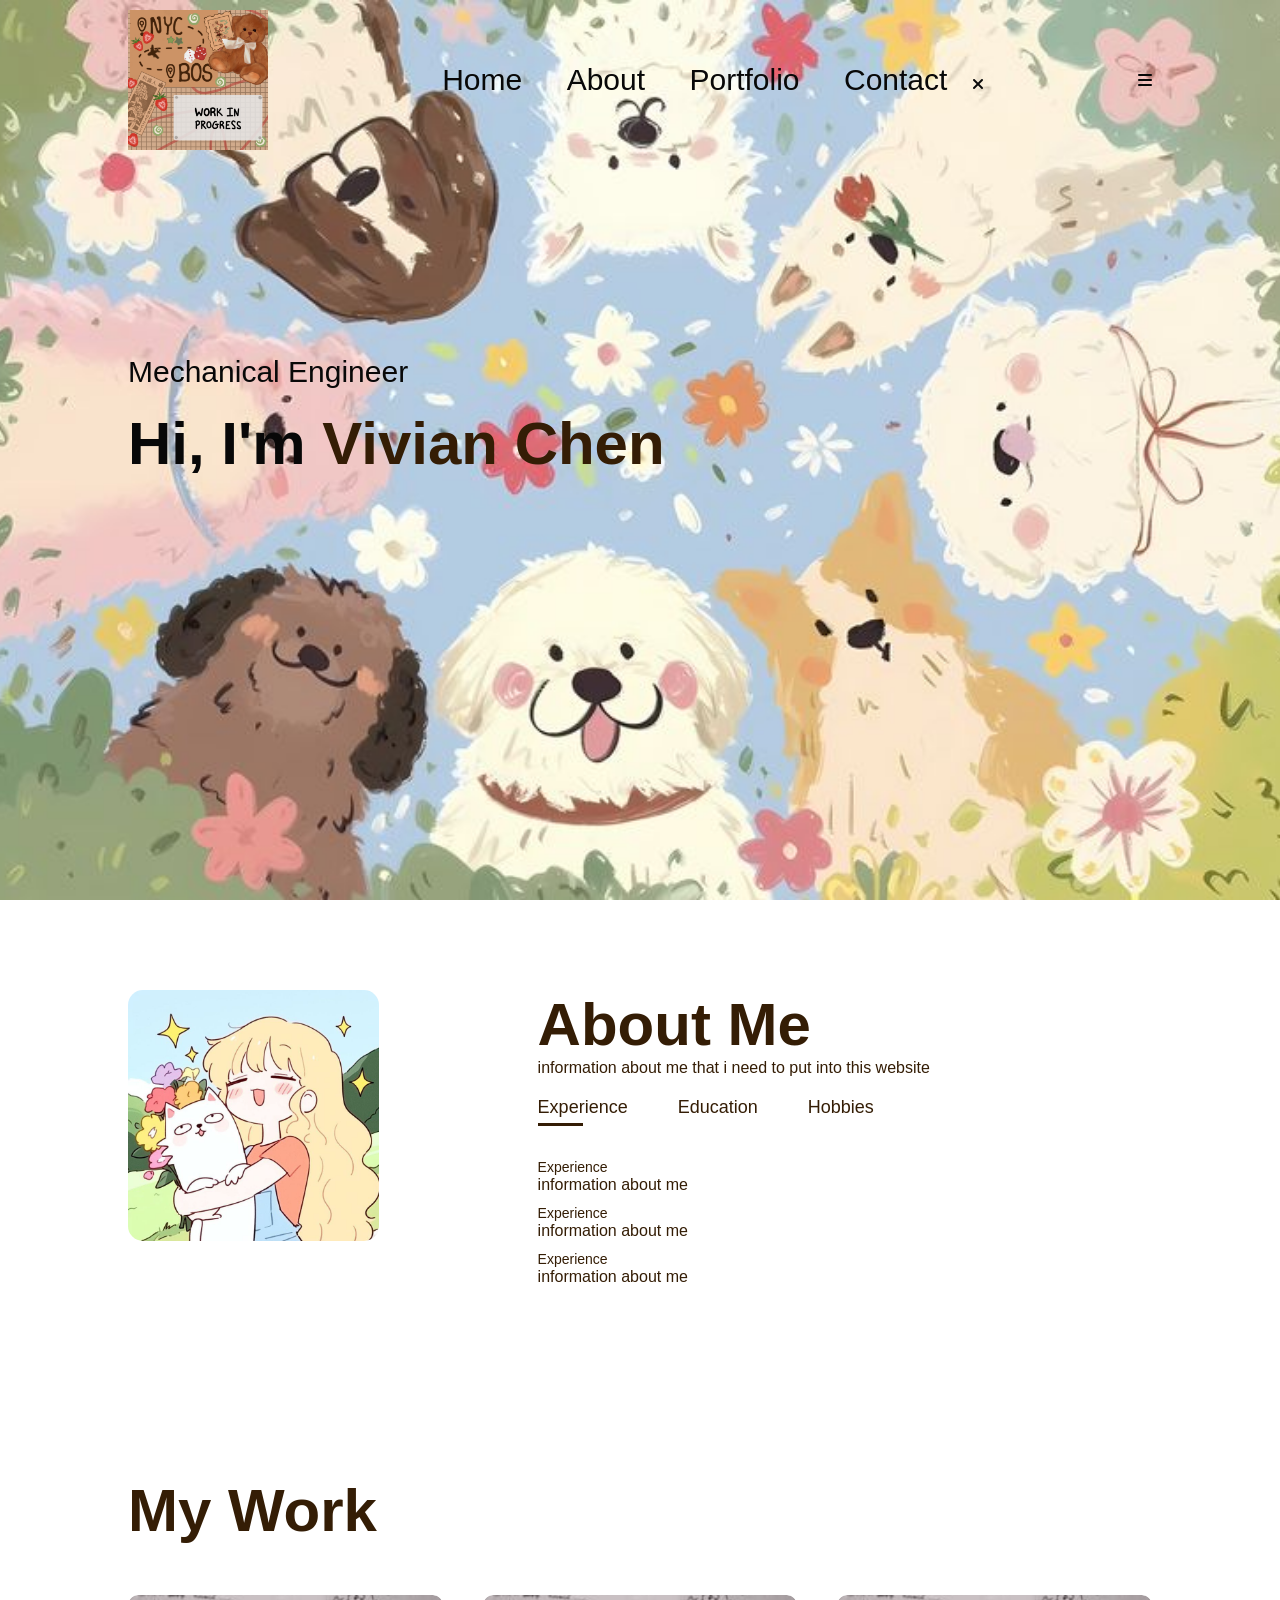
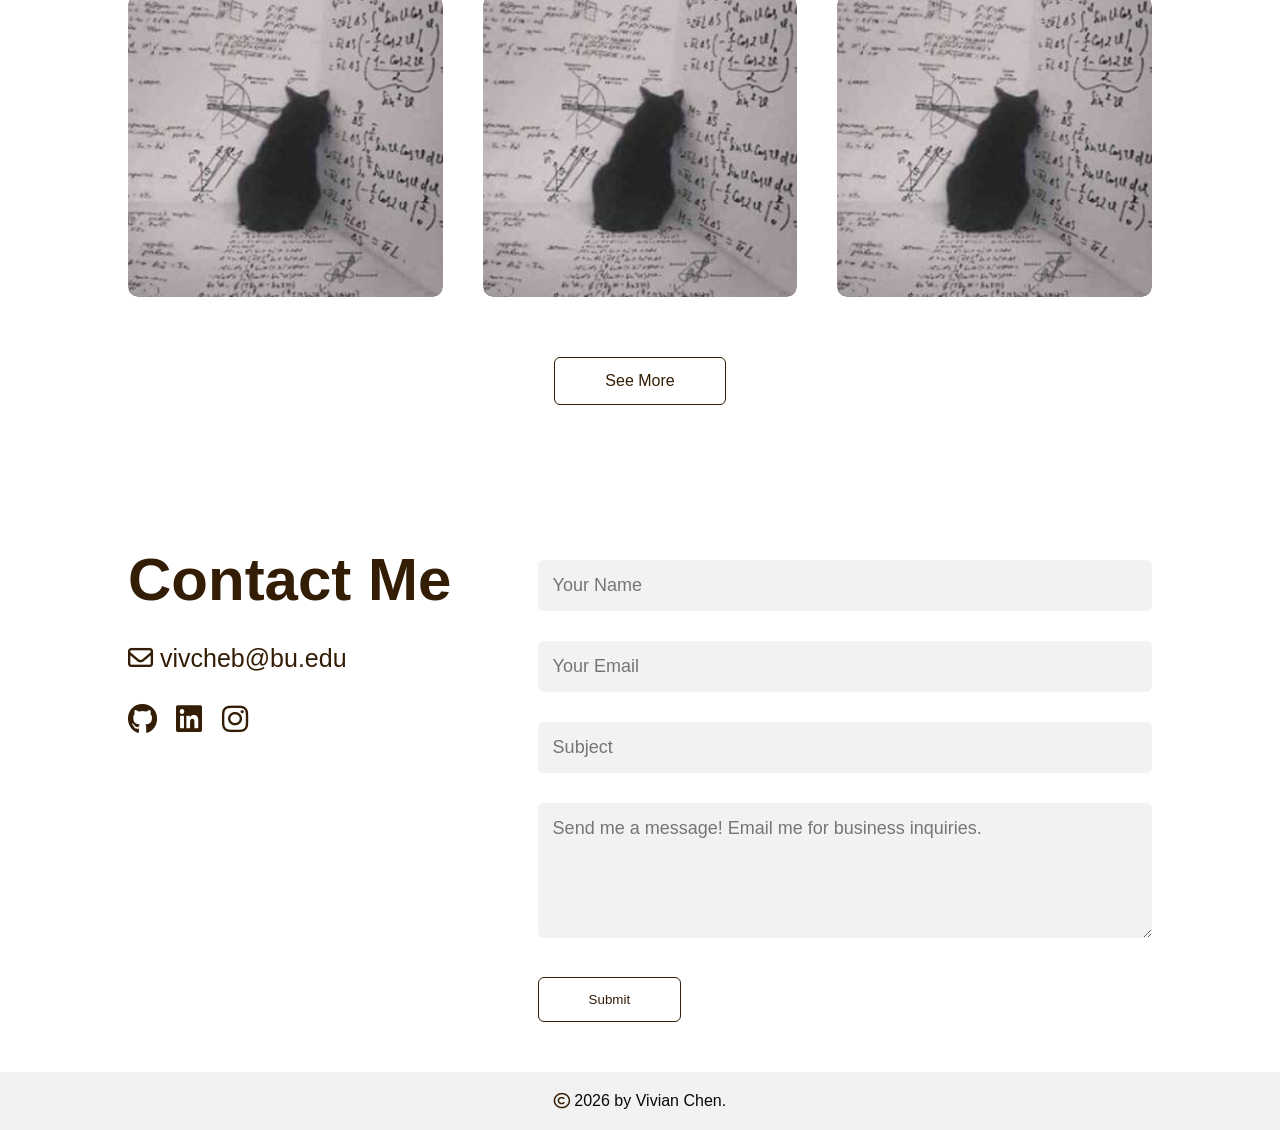
==== index.html @ 6212af37 "Update index.html" ====
<!DOCTYPE html>
<html lang="en">
<head>
    <meta charset="UTF-8">
    <meta http-equiv="X-UA-Compatible" content=" IE-edge">
    <meta name="viewport" content="width=device-width, initial-scale=1.0">
    <title>Vivian's Portfolio Website</title>
    <link rel="stylesheet" href= "style.css">
    <link rel="stylesheet" href="https://cdnjs.cloudflare.com/ajax/libs/font-awesome/6.4.0/css/all.min.css">
</head>
<body>
<div id="header">
    <div class="container">
        <nav>
            <img src="images/logo.png" class="logo">
            <ul id="sidemenu">
                <li> <a href="#header">Home</a></li>
                <li> <a href="#about">About</a></li>
                <li> <a href="#portfolio">Portfolio</a></li>
                <li> <a href="#contact">Contact</a></li>
                <i class="fa-solid fa-times" onclick="closemenu()"></i>
            </ul>
            <i class="fa-solid fa-bars" onclick="openmenu()"></i>
        </nav>
        <div class="header-text">
            <p>Mechanical Engineer</p>
            <h1>Hi, I'm <span>Vivian Chen</span></h1>
        </div>
    </div>
</div>
<!---------------about--------------->
<div id="about">
    <div class="container">
        <div class="row">
            <div class="about-col-1">
                <img src="images/self.jpg">
            </div>
            <div class="about-col-2">
                <h1 class="sub-title">About Me</h1>
                <p> information about me that i need to put into this website

                </p>
            <div class="tab-titles">
                <p class="tab-links active-link" onclick="opentab('experience')">Experience</p>
                <p class="tab-links" onclick="opentab('education')">Education</p>
                <p class="tab-links" onclick="opentab('hobbies')">Hobbies</p>
            </div>
            <div class="tab-contents active-tab" id="experience">
                <ul>    
                    <li><span>Experience</span><br>information about me</li>
                    <li><span>Experience</span><br>information about me</li>
                    <li><span>Experience</span><br>information about me</li>
                </ul>
            </div>
            <div class="tab-contents" id="education">
                <ul>    
                    <li><span>Education</span><br>information about me</li>
                    <li><span>Education</span><br>information about me</li>
                    <li><span>Education</span><br>information about me</li>
                </ul>
            </div>
            <div class="tab-contents" id="hobbies">
                <ul>    
                    <li><span>Hobbies</span><br>information about me</li>
                    <li><span>Hobbies</span><br>information about me</li>
                    <li><span>Hobbies</span><br>information about me</li>
                </ul>
            </div>
            </div>
        </div>
    </div>
</div>
<!---------------portfolio--------------->
<div id="portfolio">
    <div class="container">
        <h1 class="sub-title">My Work</h1>
        <div class="work-list">
            <div class="work">
                <img src="images/work1.png">
                <div class="layer"> 
                    <h2>Project 1</h2>
                    <p>description of project 1</p>
                </div>
            </div>
            <div class="work">
                <img src="images/work1.png">
                <div class="layer"> 
                    <h2>Project 2</h2>
                    <p>description of project 2</p>
                </div>
            </div>
            <div class="work">
                <img src="images/work1.png">
                <div class="layer"> 
                    <h2>Project 3</h2>
                    <p>description of project 3</p>
                </div>
            </div>
            </div>
        </div>
        <a href="#"class="btn">See More</a>    
    </div>
</div>
<!---------------contact--------------->
<div id="contact">
    <div class="container">
        <div class="row">
            <div class="contact-left">
                <h1 class="sub-title">Contact Me</h1>
                <p><i class="fa-regular fa-envelope"></i> vivcheb@bu.edu</p>
                <div class="social-icon">
                    <a href="https://github.com/vivcheb"><i class="fa-brands fa-github"></i></a>
                    <a href="https://www.linkedin.com/in/vivian-chen-50b2661b5/" target="_blank"><i class="fa-brands fa-linkedin"></i></a>
                    <a href="https://www.instagram.com/vivi.onii/" target="_blank"><i class="fa-brands fa-instagram"></i></a>
                </div>
            </div>
            <div class="contact-right">
                <form name="personal website contact form" >
                    <input type="text" name="Name" placeholder="Your Name" required>
                    <input type="email" name="Email" placeholder="Your Email" required>
                    <input type="text" name="Subject" placeholder="Subject" required>
                    <textarea name="Message" rows="5" placeholder="Send me a message! Email me for business inquiries." required></textarea>
                    <button type="submit">Submit</button>
                </form>  
            </div>
        </div>
    </div>
    <div class="copyright">
        <p> <i class="fa-regular fa-copyright"></i> 2026 by Vivian Chen.</p>
    </div>
</div>

<script>
    var tablinks = document.getElementsByClassName("tab-links");
    var tabcontents = document.getElementsByClassName("tab-contents");
   
    function opentab(tabname){
        for(tablink of tablinks){
            tablink.classList.remove("active-link");
        }
        for(tabcontent of tabcontents){
            tabcontent.classList.remove("active-tab");
        }
        event.currentTarget.classList.add("active-link");
        document.getElementById(tabname).classList.add("active-tab");
    }
</script>

<script>

    var sidemenu = document.getElementById("sidemenu");

    function openmenu(){
        sidemenu.style.right = "0";
    }

    function closemenu(){
        sidemenu.style.right = "-200px";
    }

</script>

<script>
	const scriptURL = 'https://script.google.com/macros/s/AKfycbyGqhHrN_lOVbW8obEpaPz3LBfiCt01cOZhAOAlzVlQfiuMqOyBrIsYJ3UqMzbWNtKa7A/exec'
	const form = document.forms['personal website contact form']

	form.addEventListener('submit', e => {
		e.preventDefault()
		fetch(scriptURL, { method: 'POST', body: new FormData(form) })
			.then(response => response.json())
			.then(response => console.log('Success!', response))
			.catch(error => console.error('Error!', error.message))
	})
</script>
</body>
</html>
---- style.css ----
*{
    margin: 0;
    padding: 0;
    font-family: Arial, Helvetica, sans-serif;
    box-sizing: border-box;
}
html{
    scroll-behavior: smooth;
}
body{
    background: #fff; /*bg color of the website*/
    color: #080808; /*color of the font*/
}

#header{
    width: 100%;
    height: 100vh;
    background-image: url(images/bgimg.jpg);
    background-size: cover;
    background-position: center;
    background-attachment: fixed;
}
 .container{
    padding: 10px 10%;
}

nav{
    display: flex; 
    align-items: center;
    justify-content: space-between;
    flex-wrap: wrap;
}
 .logo{
    width: 140px;
 }
 nav ul li{
    display: inline-block;
    list-style: none;
    margin: 10px 20px;
 }
  nav ul li a{
    color: #080808;
    text-decoration: none;
    font-size: 30px;
    position: relative;
  }
  nav ul li a::after{
    content: ''; /*not sure if i like the underline*/
    width: 0;
    height: 3px;
    background: #341d05;
    position: absolute;
    left: 0;
    bottom: -6px;
    transition: 0.5s;
  }
nav ul li a:hover:after{
    width: 100%;
}
.header-text{
    margin-top: 20%;
    font-size: 30px;
}
.header-text h1{
    font-size: 60px;
    margin-top: 20px;
}
.header-text h1 span{
    color: #341d05;
}
/*---------------about---------------*/
#about{
    padding: 80px 0;
    color: #341d05;
}
.row{
    display: flex;
    justify-content: space-between;
    flex-wrap: wrap;
}

.about-col-1{
    flex-basis: 35%;
}
.about-col-1 img{
    width: 70%;
    border-radius: 15px;
}
.about-col-2{
    flex-basis: 60%;
}

.sub-title {
    font-size: 60px;
    font-weight: 600;
    color: #341d05;
}

.tab-titles {
    display: flex;
    margin: 20px 0 40px;
}
.tab-links{
    margin-right: 50px;
    font-size: 18px;
    font-weight: 500;
    cursor: pointer;
    position: relative;
}
.tab-links::after {
    content: '';
    width: 0;
    height: 3px;
    background: #341d05;
    position: absolute;
    left: 0;
    bottom: -8px;
    transition: 0.5s;
}

.tab-links.active-link::after{
    width: 50%;
}

.tab-contents ul li{
    list-style: none;
    margin: 10px 0;
}
.tab-contents ul li span{
    color: #341d05;
    font-size: 14px;
}
.tab-contents{
    display:none; 
}
.tab-contents.active-tab{
    display: block;
}
/*---------------portfolio---------------*/
#portfolio{
    padding: 80px 0;
    color: #341d05;
}
.work-list{
    display: grid;
    grid-template-columns: repeat(auto-fit, minmax(250px, 1fr));
    grid-gap: 40px;
    margin-top: 50px;
}
.work{
    border-radius: 10px;
    position: relative;
    overflow: hidden;
}
.work img{
    width: 100%;
    border-radius: 10px;
    display: block;
    transition: transform 0.5s;
}
.layer{
    width: 100%;
    height: 0;
    background: linear-gradient(rgba(255, 255, 255, 0.1), #fff);
    border-radius: 10px;
    position: absolute;
    left: 0;
    bottom: 0;
    overflow: hidden;
    display: flex;
    align-items: center;
    justify-content: center;
    flex-direction: column;
    padding: 0 40px;
    text-align: center;
    font-size: 14px;
    transition: height 0.5s;
}
.layer h3{
    font-weight: 500;
    margin-bottom:20px;
}
.layer a{
    margin-top: 20px;
    color: #fff;
    text-decoration: none;
    font-size: 18px;
    line-height:60px;
    background: #fff;
    width: 60px;
    height: 60px;
    border-radius: 50%;
    text-align: center;
}
.work:hover img{
    transform: scale(1.1);
}
.work:hover .layer{
    height: 100%;
}   
.btn{
    display: block;
    margin: 50px auto;
    width: fit-content;
    border: 1px solid #341d05;
    padding: 14px 50px;
    border-radius: 6px;
    text-decoration: none;
    color: #341d05;
}
/*---------------contact---------------*/
.contact-left{
    flex-basis: 35%;
}
.contact-right{
    flex-basis: 60%;
}
.contact-left p{
    margin-top: 30px
}
.contact-left p{
    color: #341d05;
    margin-right: 15px;
    font-size: 25px;
}
.social-icon {
    margin-top: 30px;
}
.social-icon a{
    text-decoration: none;
    font-size: 30px;
    margin-right: 15px;
    color: #341d05;
    display: inline-block;
}
.social-icons a:hover{
    color: #341d05;
    transform: translateY(-5px);
}
.btn.btn2{
    display: incline-block;
    background: #341d05;
}
.contact-right form{
    width: 100%;
}
form input, form textarea{
    width: 100%;
    border: 0;
    outline: none;
    background: #f2f2f2;
    padding: 15px;
    margin: 15px 0;
    color: #080808;
    font-size: 18px;
    border-radius: 6px;
}
form button[type="submit"]{
    display: block;
    margin: 20px 0;
    width: fit-content;
    border: 1px solid #341d05;
    padding: 14px 50px;
    border-radius: 6px;
    text-decoration: none;
    color: #341d05;
    background: transparent;
    cursor: pointer;
    transition: 0.5s;
}
form button[type="submit"]:hover{
    background: #341d05;
    color: #fff;
}
.copyright{
    width: 100%;
    text-align: center;
    padding: 20px 0;
    background: #f2f2f2;
    font-weight: 200;
    margin-top: 20px;
}
.copyright i{
    color: #341d05
}
/*---------------css small screen---------------*/
nav .fas{
    display: none;
}
@media only screen and (max-width: 600px){
    #header{
        background-image: url(images/bgimg.jpg);
    }
   .header-text{
        margin-top: 40%;
        font-size: 16px;
    }
    .header-text h1{
        font-size: 30px;
    }
    nav .fas{
        display: block;
        font-size: 25px;
    }
    nav ul{
        background-color: #f2f2f2; 
        position: fixed;
        top: 0;
        right: -200px;
        width: 200px;
        height: 100vh;
        padding-top:50px;
        padding-left:20px;
        z-index: 2;
        transition: right 0.5s;

    }
    nav ul li{
        display: block;
        margin: 25px 0;
    }
    nav ul li a{
        font-size: 20px;
    }
    nav ul .fas{
        position: absolute;
        top: 25px;
        left: 25px;
        cursor: pointer; 
    }
    .sub-title{
    font-size: 40px;
    }
    .about-col-1, .about-col-2{
        flex-basis: 100%;
    }
     .about-col-1{
        margin-bottom: 30px;
    }
    .about-col-2{
        font-size: 14px;
    }
    .tab-links{
        font-size: 16px;
        margin-right: 20px;
    }
    .contact-left, .contact-right{
        flex-basis: 100%;
    }
     .copyright{
        font-size: 14px;
    }
}
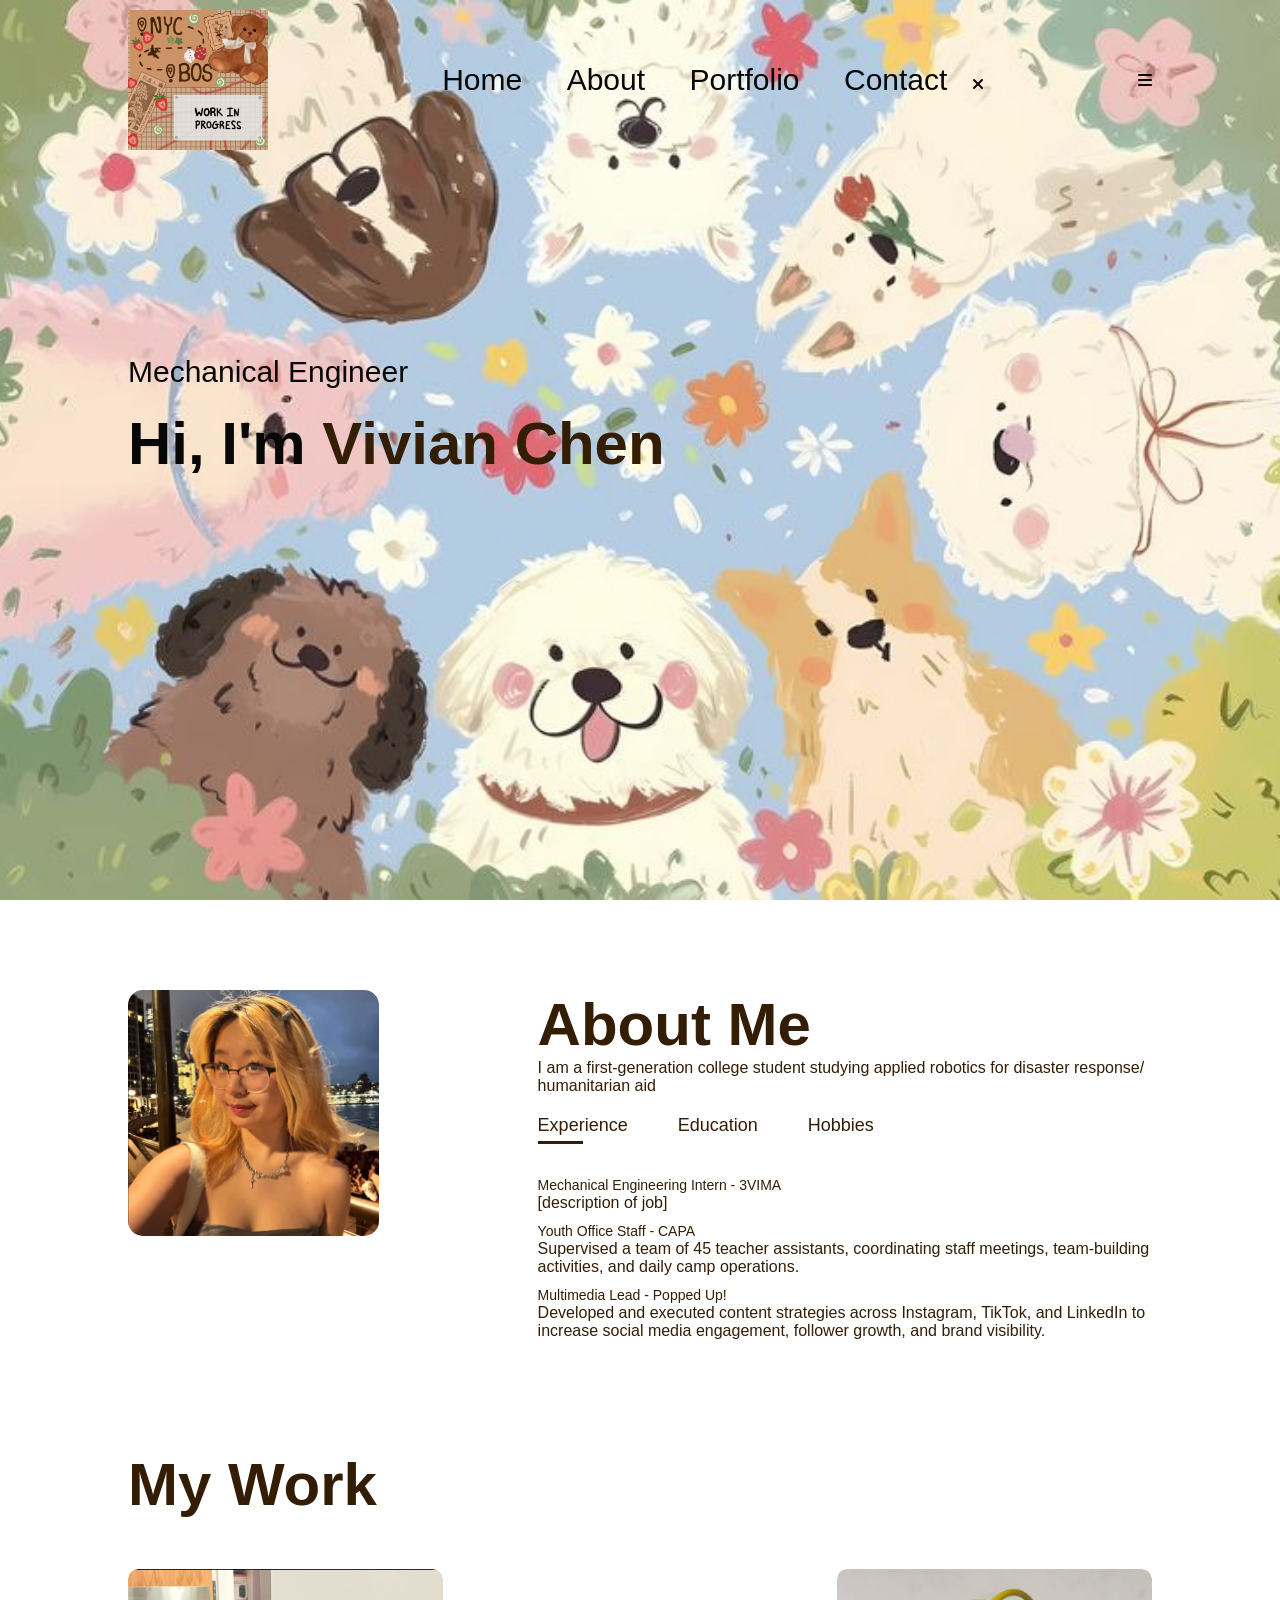
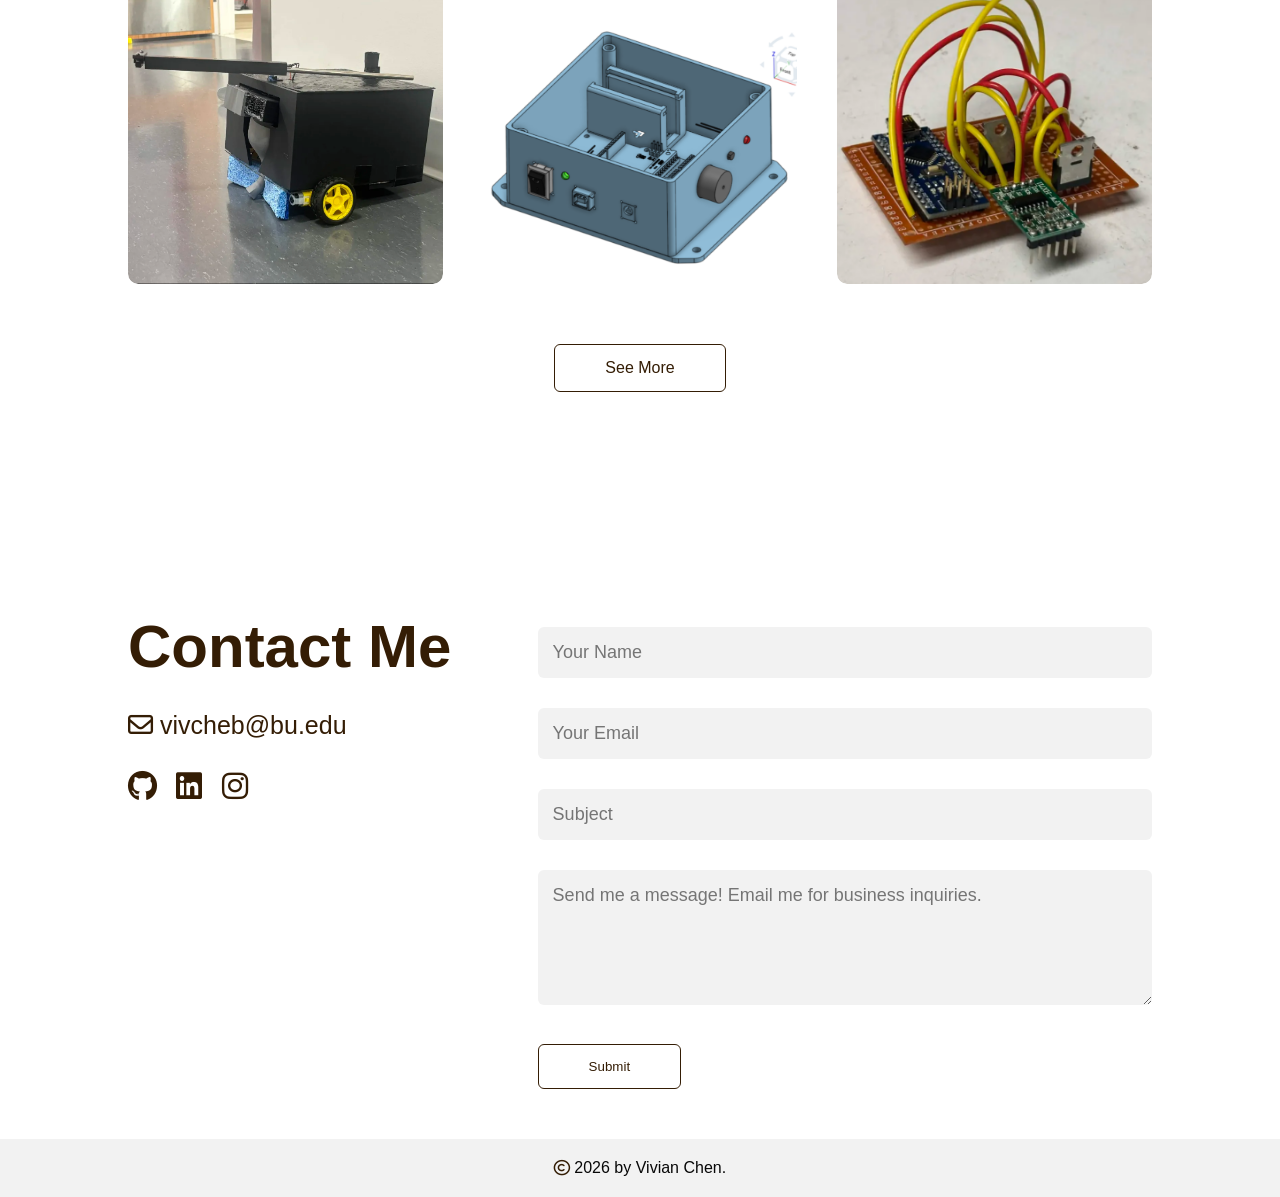
==== commit 14f7316b: "Update index.html" ====
--- a/index.html
+++ b/index.html
@@ -33,13 +33,11 @@
     <div class="container">
         <div class="row">
             <div class="about-col-1">
-                <img src="images/self.jpg">
+                <img src="images/self.png">
             </div>
             <div class="about-col-2">
                 <h1 class="sub-title">About Me</h1>
-                <p> information about me that i need to put into this website
-
-                </p>
+                <p> I am a first-generation college student studying applied robotics for disaster response/ humanitarian aid</p>
             <div class="tab-titles">
                 <p class="tab-links active-link" onclick="opentab('experience')">Experience</p>
                 <p class="tab-links" onclick="opentab('education')">Education</p>
@@ -47,25 +45,26 @@
             </div>
             <div class="tab-contents active-tab" id="experience">
                 <ul>    
-                    <li><span>Experience</span><br>information about me</li>
-                    <li><span>Experience</span><br>information about me</li>
-                    <li><span>Experience</span><br>information about me</li>
+                    <li><span>Mechanical Engineering Intern - 3VIMA</span><br>[description of job]</li>
+                    <li><span>Youth Office Staff - CAPA</span><br>Supervised a team of 45 teacher assistants, coordinating staff meetings, team-building activities, and daily camp operations.</li>
+                    <li><span>Multimedia Lead - Popped Up!</span><br>Developed and executed content strategies across Instagram, TikTok, and LinkedIn to increase social media engagement, follower growth, and brand visibility.</li>
                 </ul>
             </div>
             <div class="tab-contents" id="education">
                 <ul>    
-                    <li><span>Education</span><br>information about me</li>
-                    <li><span>Education</span><br>information about me</li>
-                    <li><span>Education</span><br>information about me</li>
+                    <li><span>Boston University & Kilachand Honors College</span><br>B.S. Mechanical Engineering and Robotics
+                        <br> Clubs and Societies: Theta Tau, WULT,</li>
+                    <li><span>Townsend Harris High School</span>
+                        <br>High School Diploma with Honors
+                        <br> Clubs and Societies: FIRST Robotics, National Honor Society, S!NG, FON, PSAL Fencing  </li>
                 </ul>
             </div>
             <div class="tab-contents" id="hobbies">
                 <ul>    
-                    <li><span>Hobbies</span><br>information about me</li>
-                    <li><span>Hobbies</span><br>information about me</li>
-                    <li><span>Hobbies</span><br>information about me</li>
+                    <li><span>Art</span><br>Graphic Design, Painting, Sketching</li>
+                    <li><span>Sports</span><br>USA Ultimate Frisbee & USA Fencing</li>
+                    <li><span>Reading</span><br> "The Dark Forest" by Cixin Liu</li>
                 </ul>
-            </div>
             </div>
         </div>
     </div>
@@ -76,24 +75,24 @@
         <h1 class="sub-title">My Work</h1>
         <div class="work-list">
             <div class="work">
-                <img src="images/work1.png">
+                <img src="images/EK210.png">
                 <div class="layer"> 
-                    <h2>Project 1</h2>
-                    <p>description of project 1</p>
+                    <h2>Deskinator</h2>
+                    <p> Built a fully autonomous robot vacuum using CAD, custom fabrication, and Arduino programming, featuring obstacle avoidance and adaptive navigation.</p>
                 </div>
             </div>
             <div class="work">
-                <img src="images/work1.png">
+                <img src="images/EK131.png">
                 <div class="layer"> 
-                    <h2>Project 2</h2>
-                    <p>description of project 2</p>
+                    <h2>Temperature Sensor</h2>
+                    <p>Developed a temperature monitoring system using Arduino, capable of measuring and displaying real-time temperature data and triggering alert systems when temperature exceeds present limits.</p>
                 </div>
             </div>
             <div class="work">
-                <img src="images/work1.png">
+                <img src="images/HIP.png">
                 <div class="layer"> 
-                    <h2>Project 3</h2>
-                    <p>description of project 3</p>
+                    <h2>Hybrid Introduction Project	</h2>
+                    <p>Developed a rocket nozzle system with an Arduino-controlled circuit using MOSFETs to trigger an EMatch and actuate a solenoid, while capturing real-time load cell data.</p>
                 </div>
             </div>
             </div>
@@ -174,3 +173,4 @@
 </script>
 </body>
 </html>
+  
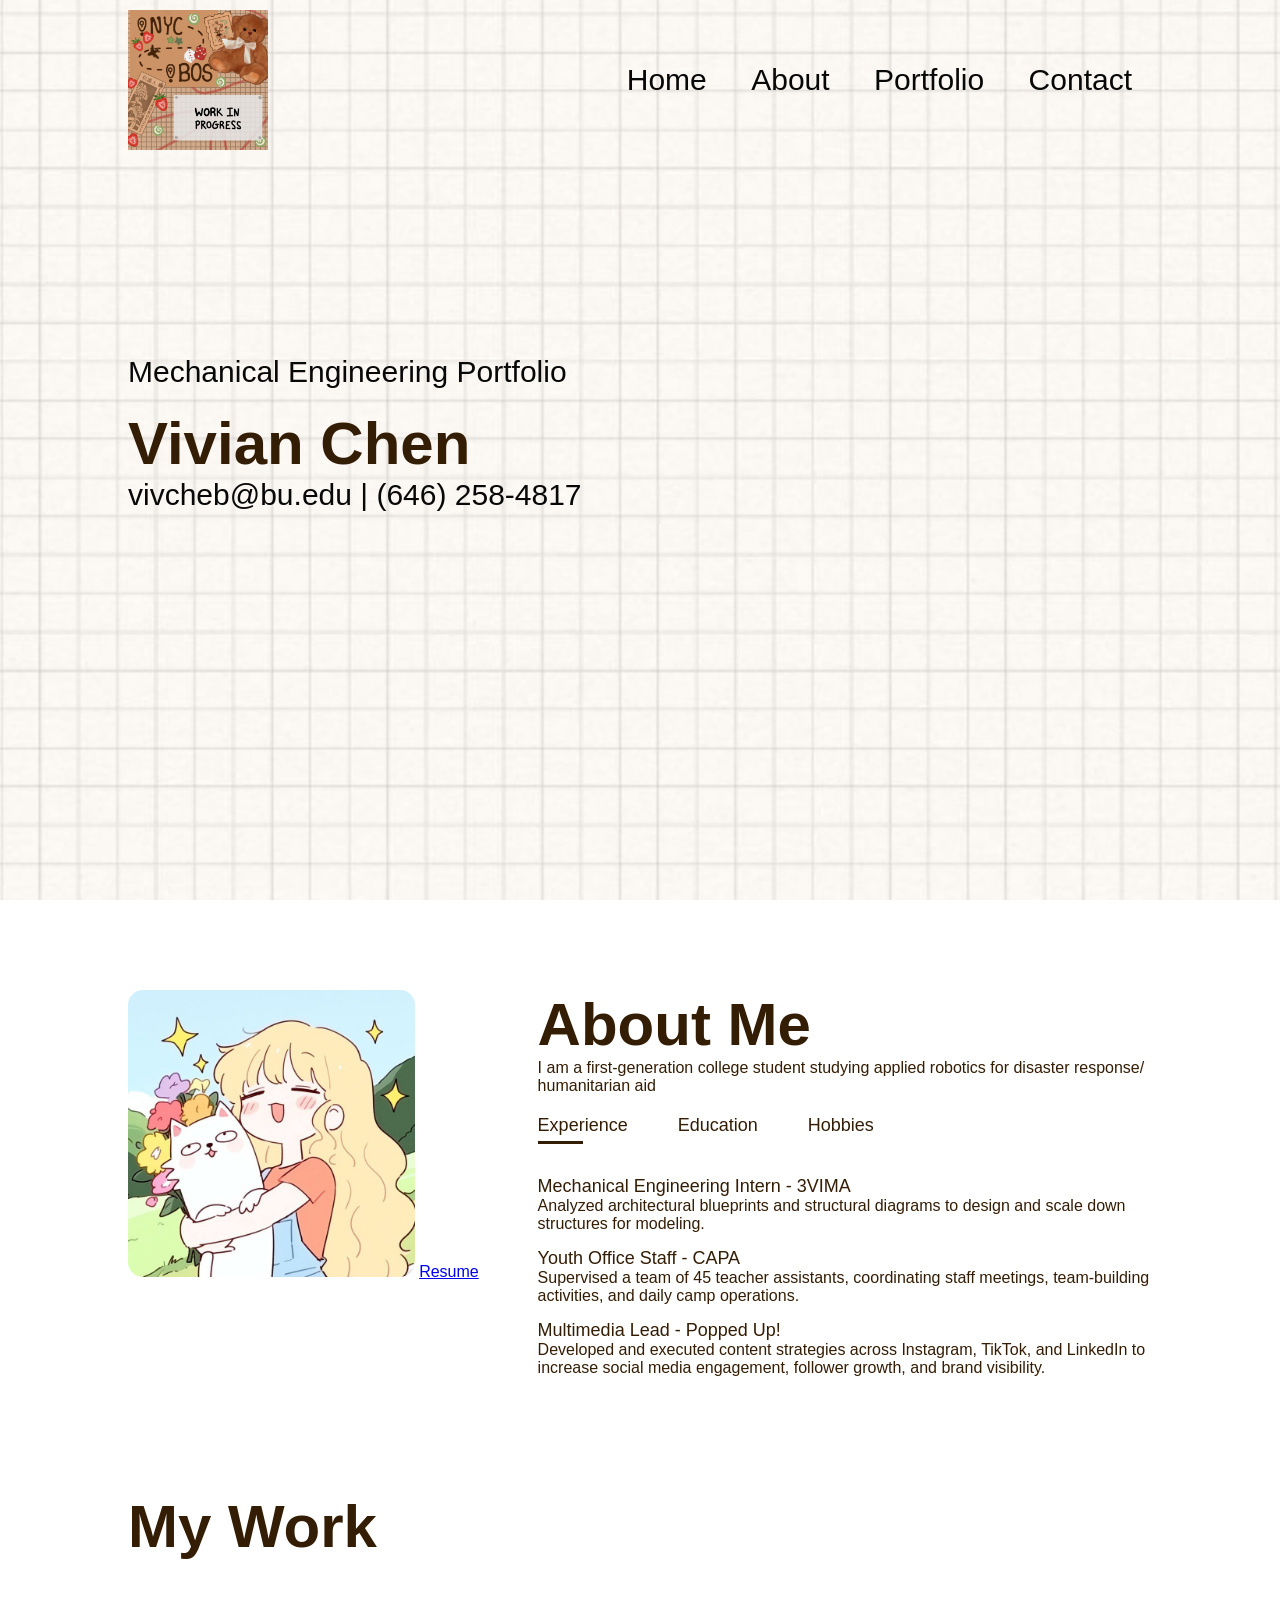
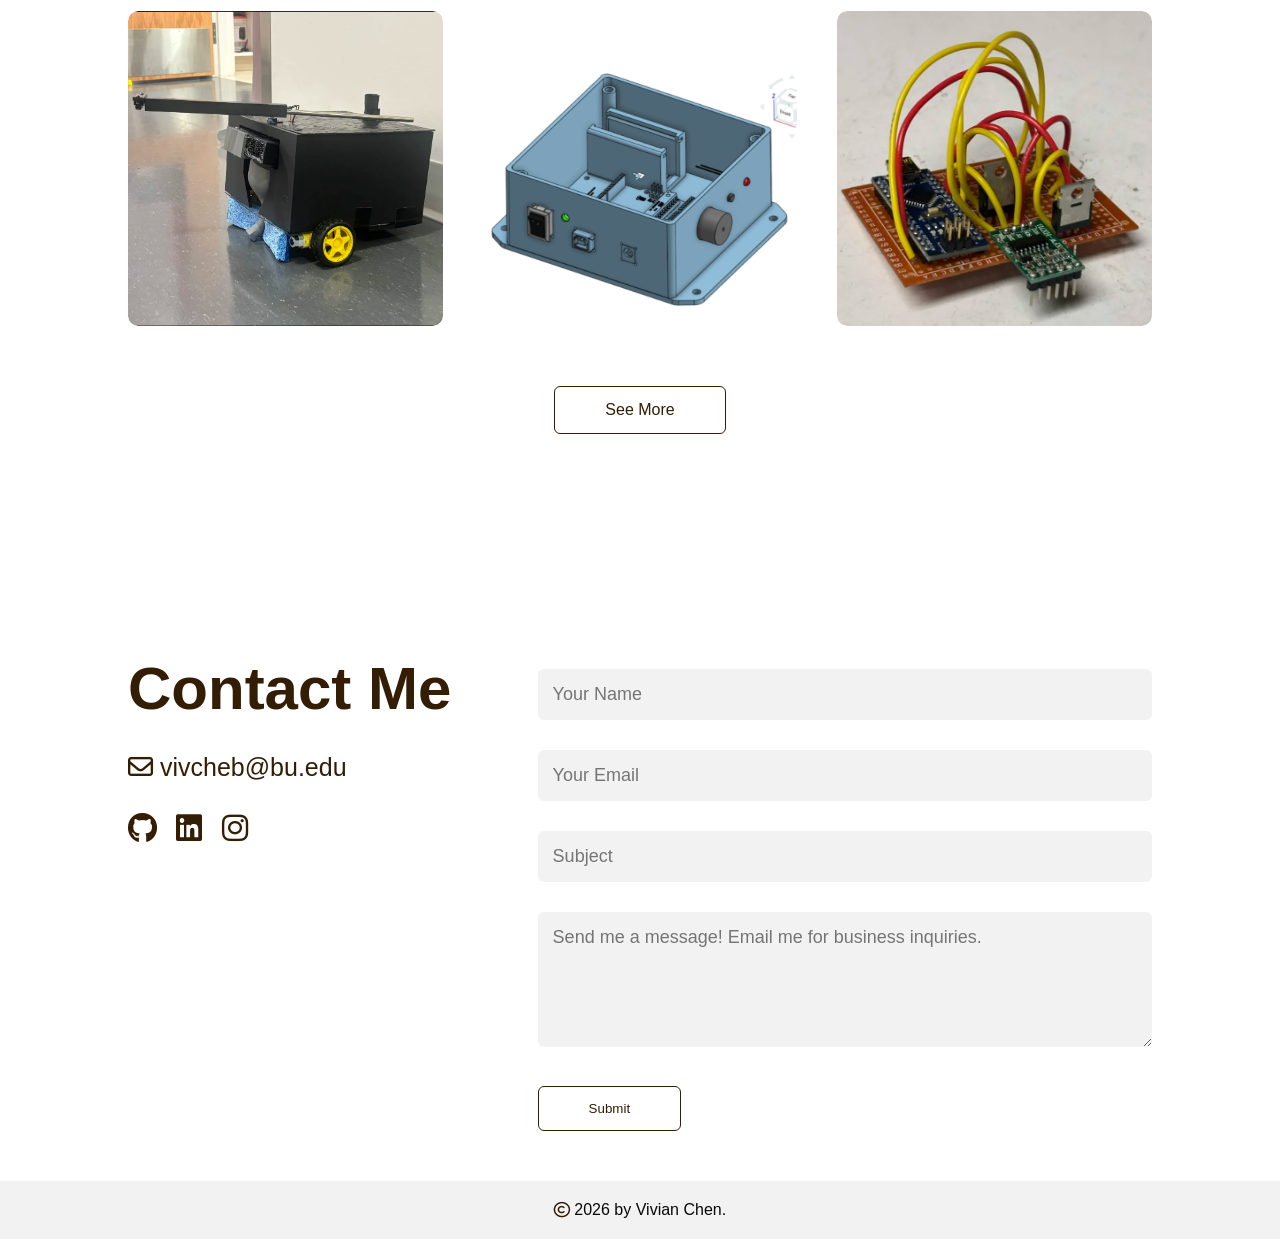
==== commit 49332505: "Add files via upload" ====
--- a/index.html
+++ b/index.html
@@ -23,8 +23,9 @@
             <i class="fa-solid fa-bars" onclick="openmenu()"></i>
         </nav>
         <div class="header-text">
-            <p>Mechanical Engineer</p>
-            <h1>Hi, I'm <span>Vivian Chen</span></h1>
+            <p>Mechanical Engineering Portfolio</p>
+            <h1><span>Vivian Chen</span></h1>
+            <p class="header-contact"> vivcheb@bu.edu | (646) 258-4817</p>
         </div>
     </div>
 </div>
@@ -33,7 +34,8 @@
     <div class="container">
         <div class="row">
             <div class="about-col-1">
-                <img src="images/self.png">
+                <img src="images/self.jpg">
+                <a href="resume.html" class="resume-btn">Resume</a>
             </div>
             <div class="about-col-2">
                 <h1 class="sub-title">About Me</h1>
@@ -45,15 +47,22 @@
             </div>
             <div class="tab-contents active-tab" id="experience">
                 <ul>    
-                    <li><span>Mechanical Engineering Intern - 3VIMA</span><br>[description of job]</li>
-                    <li><span>Youth Office Staff - CAPA</span><br>Supervised a team of 45 teacher assistants, coordinating staff meetings, team-building activities, and daily camp operations.</li>
-                    <li><span>Multimedia Lead - Popped Up!</span><br>Developed and executed content strategies across Instagram, TikTok, and LinkedIn to increase social media engagement, follower growth, and brand visibility.</li>
+                    <li><span>Mechanical Engineering Intern - 3VIMA</span>
+                        <br>Analyzed architectural blueprints and structural diagrams to design and scale down structures for modeling.</li>
+                    <li><span>Youth Office Staff - CAPA</span>
+                        <br>Supervised a team of 45 teacher assistants, coordinating staff meetings, team-building activities, and daily camp operations.</li>
+                    <li><span>Multimedia Lead - Popped Up!</span>
+                        <br>Developed and executed content strategies across Instagram, TikTok, and LinkedIn to increase social media engagement, follower growth, and brand visibility.</li>
                 </ul>
             </div>
             <div class="tab-contents" id="education">
                 <ul>    
-                    <li><span>Boston University & Kilachand Honors College</span><br>B.S. Mechanical Engineering and Robotics
+                    <li><span>Boston University & Kilachand Honors College</span>
+                        <br>B.S. Mechanical Engineering and Robotics
                         <br> Clubs and Societies: Theta Tau, WULT,</li>
+                    <li><span>University of Sydney</span>
+                        <br>Study Abroad Program in Mechanical Engineering
+                        <br> Clubs and Societies: SUUFA</li>
                     <li><span>Townsend Harris High School</span>
                         <br>High School Diploma with Honors
                         <br> Clubs and Societies: FIRST Robotics, National Honor Society, S!NG, FON, PSAL Fencing  </li>
@@ -172,5 +181,4 @@
 	})
 </script>
 </body>
-</html>
-  
+</html>
--- a/style.css
+++ b/style.css
@@ -15,7 +15,7 @@
 #header{
     width: 100%;
     height: 100vh;
-    background-image: url(images/bgimg.jpg);
+    background-image: url(images/bgimg.png);
     background-size: cover;
     background-position: center;
     background-attachment: fixed;
@@ -80,7 +80,7 @@
 }
 
 .about-col-1{
-    flex-basis: 35%;
+    flex-basis: 40%;
 }
 .about-col-1 img{
     width: 70%;
@@ -124,11 +124,11 @@
 
 .tab-contents ul li{
     list-style: none;
-    margin: 10px 0;
+    margin: 15px 0;
 }
 .tab-contents ul li span{
     color: #341d05;
-    font-size: 14px;
+    font-size: 18px;
 }
 .tab-contents{
     display:none; 
@@ -284,12 +284,12 @@
     color: #341d05
 }
 /*---------------css small screen---------------*/
-nav .fas{
+nav .fa-solid{
     display: none;
 }
 @media only screen and (max-width: 600px){
     #header{
-        background-image: url(images/bgimg.jpg);
+        background-image: url(images/bgimg.png);
     }
    .header-text{
         margin-top: 40%;
@@ -298,7 +298,7 @@
     .header-text h1{
         font-size: 30px;
     }
-    nav .fas{
+    nav .fa-solid{
         display: block;
         font-size: 25px;
     }
@@ -322,7 +322,7 @@
     nav ul li a{
         font-size: 20px;
     }
-    nav ul .fas{
+    nav ul .fa-solid{
         position: absolute;
         top: 25px;
         left: 25px;
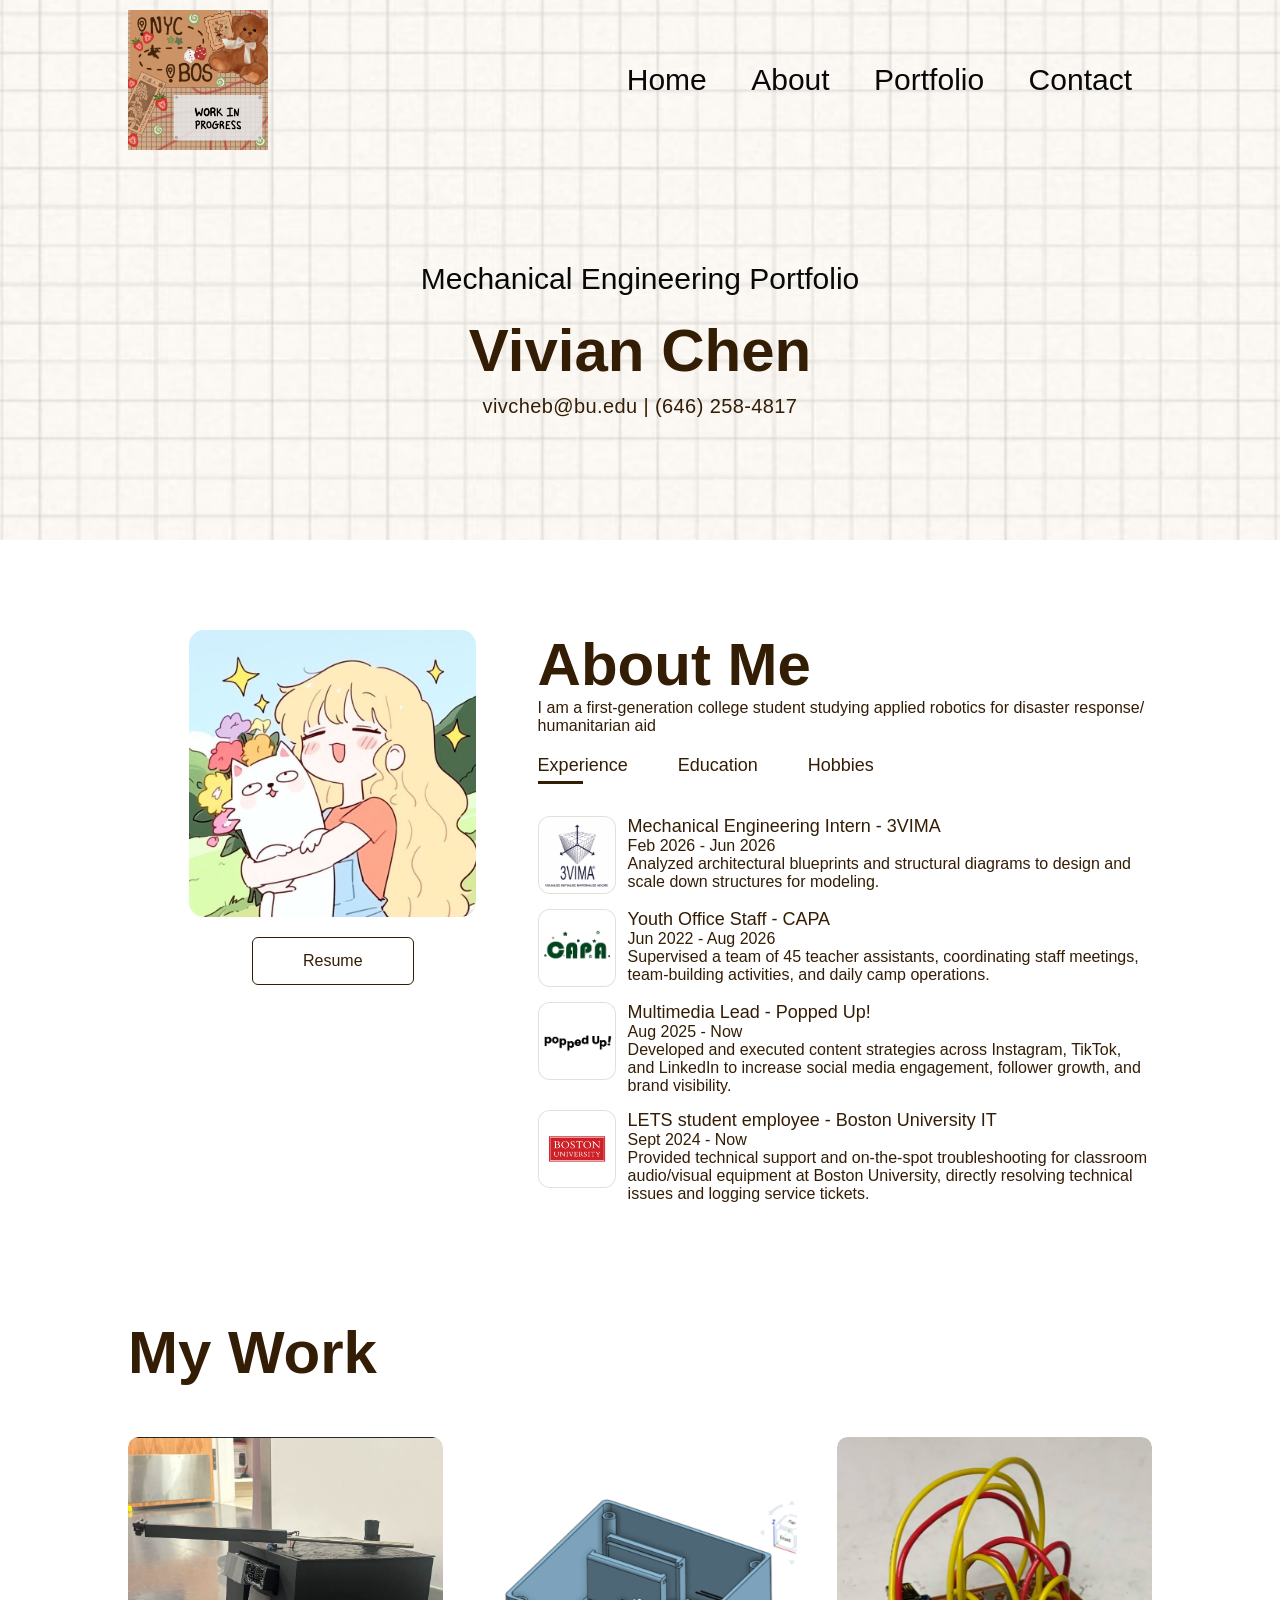
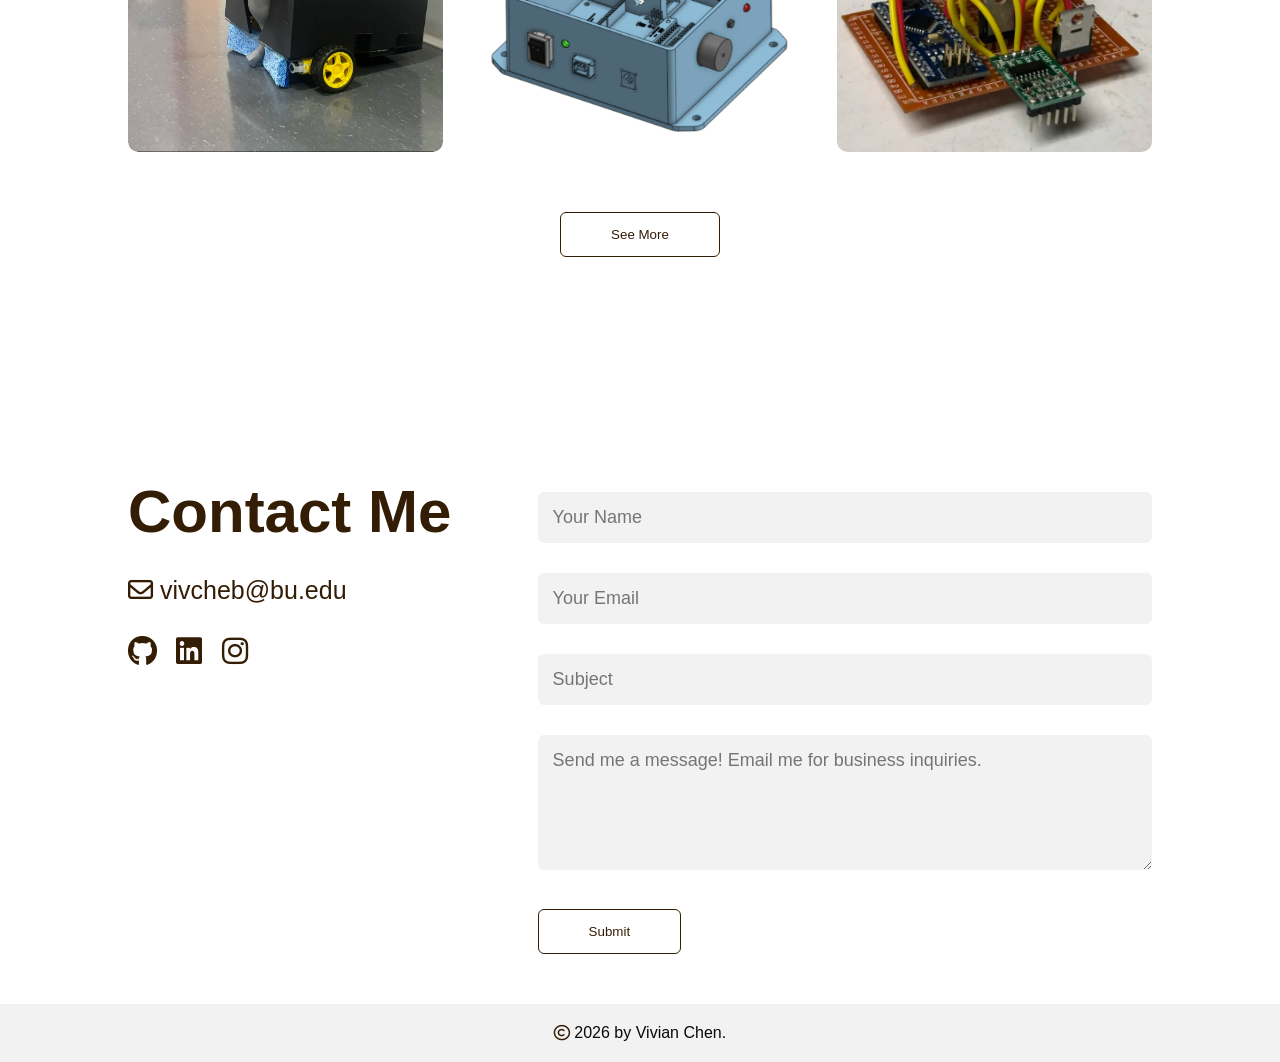
==== commit 6f015088: "Add files via upload" ====
--- a/index.html
+++ b/index.html
@@ -46,34 +46,108 @@
                 <p class="tab-links" onclick="opentab('hobbies')">Hobbies</p>
             </div>
             <div class="tab-contents active-tab" id="experience">
-                <ul>    
-                    <li><span>Mechanical Engineering Intern - 3VIMA</span>
-                        <br>Analyzed architectural blueprints and structural diagrams to design and scale down structures for modeling.</li>
-                    <li><span>Youth Office Staff - CAPA</span>
-                        <br>Supervised a team of 45 teacher assistants, coordinating staff meetings, team-building activities, and daily camp operations.</li>
-                    <li><span>Multimedia Lead - Popped Up!</span>
-                        <br>Developed and executed content strategies across Instagram, TikTok, and LinkedIn to increase social media engagement, follower growth, and brand visibility.</li>
+                <ul>
+                    <li class="experience-item">
+                        <div class="experience-row">
+                            <img class="company-logo" src="images/3VIMA.png" alt="3VIMA logo">
+                            <div class="experience-copy">
+                                <span>Mechanical Engineering Intern - 3VIMA</span>
+                                <br>Feb 2026 - Jun 2026
+                                <br>Analyzed architectural blueprints and structural diagrams to design and scale down structures for modeling.
+                            </div>
+                        </div>
+                    </li>
+                    <li class="experience-item">
+                        <div class="experience-row">
+                            <img class="company-logo" src="images/CAPA.png" alt="CAPA logo">
+                            <div class="experience-copy">
+                                <span>Youth Office Staff - CAPA</span>
+                                <br>Jun 2022 - Aug 2026
+                                <br>Supervised a team of 45 teacher assistants, coordinating staff meetings, team-building activities, and daily camp operations.
+                            </div>
+                        </div>
+                    </li>
+                    <li class="experience-item">
+                        <div class="experience-row">
+                            <img class="company-logo" src="images/poppedup.png" alt="Popped Up logo">
+                            <div class="experience-copy">
+                                <span>Multimedia Lead - Popped Up!</span>
+                                <br>Aug 2025 - Now
+                                <br>Developed and executed content strategies across Instagram, TikTok, and LinkedIn to increase social media engagement, follower growth, and brand visibility.
+                            </div>
+                        </div>
+                    </li>
+                    <li class="experience-item">
+                        <div class="experience-row">
+                            <img class="company-logo" src="images/BostonUni.png" alt="Boston University logo">
+                            <div class="experience-copy">
+                                <span>LETS student employee - Boston University IT</span>
+                                <br>Sept 2024 - Now
+                                <br>Provided technical support and on-the-spot troubleshooting for classroom audio/visual equipment at Boston University, directly resolving technical issues and logging service tickets.
+                            </div>
+                        </div>
+                    </li>
                 </ul>
             </div>
             <div class="tab-contents" id="education">
-                <ul>    
-                    <li><span>Boston University & Kilachand Honors College</span>
-                        <br>B.S. Mechanical Engineering and Robotics
-                        <br> Clubs and Societies: Theta Tau, WULT,</li>
-                    <li><span>University of Sydney</span>
-                        <br>Study Abroad Program in Mechanical Engineering
-                        <br> Clubs and Societies: SUUFA</li>
-                    <li><span>Townsend Harris High School</span>
-                        <br>High School Diploma with Honors
-                        <br> Clubs and Societies: FIRST Robotics, National Honor Society, S!NG, FON, PSAL Fencing  </li>
+                <ul>
+                    <li class="experience-item">
+                        <div class="experience-row">
+                            <img class="company-logo" src="images/BostonUni.png" alt="Boston University logo">
+                            <div class="experience-copy">
+                                <span>Boston University & Kilachand Honors College</span>
+                                <br>B.S. Mechanical Engineering and Robotics
+                                <br>Clubs and Societies: Theta Tau, WULT,
+                            </div>
+                        </div>
+                    </li>
+                    <li class="experience-item">
+                        <div class="experience-row">
+                            <img class="company-logo" src="images/USYD.png" alt="University of Sydney logo">
+                            <div class="experience-copy">
+                                <span>University of Sydney</span>
+                                <br>Study Abroad Program in Mechanical Engineering
+                                <br>Clubs and Societies: SUUFA
+                            </div>
+                        </div>
+                    </li>
+                    <li class="experience-item">
+                        <div class="experience-row">
+                            <img class="company-logo" src="images/THHS.png" alt="Townsend Harris logo">
+                            <div class="experience-copy">
+                                <span>Townsend Harris High School</span>
+                                <br>High School Diploma with Honors
+                                <br>Clubs and Societies: FIRST Robotics, National Honor Society, S!NG, FON, PSAL Fencing
+                            </div>
+                        </div>
+                    </li>
                 </ul>
             </div>
             <div class="tab-contents" id="hobbies">
-                <ul>    
-                    <li><span>Art</span><br>Graphic Design, Painting, Sketching</li>
-                    <li><span>Sports</span><br>USA Ultimate Frisbee & USA Fencing</li>
-                    <li><span>Reading</span><br> "The Dark Forest" by Cixin Liu</li>
-                </ul>
+                <div class="hobby-grid">
+                    <a class="hobby-card" href="gallery.html?category=art">
+                        <img src="images/work1.png" alt="Art hobby">
+                        <div class="hobby-info">
+                            <span>Art</span>
+                            <p>Graphic Design, Painting, Sketching</p>
+                        </div>
+                    </a>
+                    <a class="hobby-card" href="gallery.html?category=sports">
+                        <img src="images/work1.png" alt="Sports hobby">
+                        <div class="hobby-info">
+                            <span>Sports</span>
+                            <p>USA Ultimate Frisbee & USA Fencing</p>
+                        </div>
+                    </a>
+                    <a class="hobby-card" href="gallery.html?category=reading">
+                        <img src="images/work1.png" alt="Reading hobby">
+                        <div class="hobby-info">
+                            <span>Reading</span>
+                            <p>Science Fiction, Fantasy, Dystopian</p>
+                        </div>
+                    </a>
+                </div>
+                <p class="hobby-click-text">Click on card to see more</p>
             </div>
         </div>
     </div>
@@ -106,7 +180,7 @@
             </div>
             </div>
         </div>
-        <a href="#"class="btn">See More</a>    
+        <button type="button" class="btn" id="seeMoreBtn">See More</button>
     </div>
 </div>
 <!---------------contact--------------->
@@ -167,18 +241,66 @@
     }
 
 </script>
-
+<!---------------see more projects--------------->
 <script>
-	const scriptURL = 'https://script.google.com/macros/s/AKfycbyGqhHrN_lOVbW8obEpaPz3LBfiCt01cOZhAOAlzVlQfiuMqOyBrIsYJ3UqMzbWNtKa7A/exec'
-	const form = document.forms['personal website contact form']
-
-	form.addEventListener('submit', e => {
-		e.preventDefault()
-		fetch(scriptURL, { method: 'POST', body: new FormData(form) })
-			.then(response => response.json())
-			.then(response => console.log('Success!', response))
-			.catch(error => console.error('Error!', error.message))
-	})
+    const workList = document.querySelector('.work-list');
+    const seeMoreBtn = document.getElementById('seeMoreBtn');
+    const extraProjects = [
+        {
+            title: 'placeholder',
+            description: 'placeholder',
+            image: 'images/work1.png'
+        },
+        {
+            title: 'placeholder',
+            description: 'placeholder',
+            image: 'images/work1.png'
+        },
+        {
+            title: 'placeholder',
+            description: 'placeholder',
+            image: 'images/work1.png'
+        }
+    ];
+
+    let expanded = false;
+
+    function renderExtraProjects() {
+        const existingExtraCards = workList.querySelectorAll('.work.extra');
+        existingExtraCards.forEach((card) => card.remove());
+
+        if (!expanded) return;
+
+        extraProjects.forEach((project) => {
+            const card = document.createElement('div');
+            card.className = 'work extra';
+            card.innerHTML = `
+                <img src="${project.image}" alt="${project.title}">
+                <div class="layer">
+                    <h2>${project.title}</h2>
+                    <p>${project.description}</p>
+                </div>
+            `;
+            workList.appendChild(card);
+        });
+    }
+
+    seeMoreBtn.addEventListener('click', () => {
+        expanded = !expanded;
+        renderExtraProjects();
+        seeMoreBtn.textContent = expanded ? 'Show Less' : 'See More';
+    });
+
+    const scriptURL = 'https://script.google.com/macros/s/AKfycbyGqhHrN_lOVbW8obEpaPz3LBfiCt01cOZhAOAlzVlQfiuMqOyBrIsYJ3UqMzbWNtKa7A/exec'
+    const form = document.forms['personal website contact form']
+
+    form.addEventListener('submit', e => {
+        e.preventDefault()
+        fetch(scriptURL, { method: 'POST', body: new FormData(form) })
+            .then(response => response.json())
+            .then(response => console.log('Success!', response))
+            .catch(error => console.error('Error!', error.message))
+    })
 </script>
 </body>
 </html>
--- a/style.css
+++ b/style.css
@@ -14,11 +14,16 @@
 
 #header{
     width: 100%;
-    height: 100vh;
+    height: 60vh;
     background-image: url(images/bgimg.png);
     background-size: cover;
     background-position: center;
     background-attachment: fixed;
+}
+#header .container{
+    height: 100%;
+    display: flex;
+    flex-direction: column;
 }
  .container{
     padding: 10px 10%;
@@ -58,7 +63,12 @@
     width: 100%;
 }
 .header-text{
-    margin-top: 20%;
+    flex: 1;
+    display: flex;
+    flex-direction: column;
+    justify-content: center;
+    align-items: center;
+    text-align: center;
     font-size: 30px;
 }
 .header-text h1{
@@ -68,6 +78,60 @@
 .header-text h1 span{
     color: #341d05;
 }
+.header-contact{
+    margin-top: 10px;
+    font-size: 20px;
+    color: #341d05;
+    letter-spacing: 0.02em;
+}
+.resume-header-text {
+    justify-content: center;
+    padding-top: 0;
+    margin-top: 0;
+    gap: 0;
+}
+.resume-header-text p {
+    margin-bottom: 0;
+    font-size: 30px;
+}
+.resume-header-text h1 {
+    margin-top: 0;
+    line-height: 1;
+    font-size: 60px;
+}
+.resume-content {
+    padding-top: 30px;
+    padding-bottom: 40px;
+}
+.pdf-container {
+    width: 100%;
+    height: 800px;
+    background: #f7f3ee;
+    border: 1px solid #e7dcc7;
+    border-radius: 12px;
+    overflow: hidden;
+    position: relative;
+    margin-bottom: 40px;
+}
+.pdf-container iframe {
+    width: 100%;
+    height: 100%;
+    border: none;
+    background: #fff;
+}
+.pdf-placeholder {
+    position: absolute;
+    inset: 0;
+    display: flex;
+    align-items: center;
+    justify-content: center;
+    text-align: center;
+    color: #341d05;
+    font-size: 22px;
+    font-weight: 600;
+    background: rgba(247, 243, 238, 0.9);
+    margin: 0;
+}
 /*---------------about---------------*/
 #about{
     padding: 80px 0;
@@ -81,10 +145,31 @@
 
 .about-col-1{
     flex-basis: 40%;
+    display: flex;
+    flex-direction: column;
+    align-items: center;
 }
 .about-col-1 img{
     width: 70%;
     border-radius: 15px;
+    display: block;
+}
+.resume-btn{
+    display: block;
+    margin: 20px auto 0;
+    width: fit-content;
+    border: 1px solid #341d05;
+    padding: 14px 50px;
+    border-radius: 6px;
+    text-decoration: none;
+    color: #341d05;
+    background: transparent;
+    transition: 0.5s;
+    text-align: center;
+}
+.resume-btn:hover{
+    background: #341d05;
+    color: #fff;
 }
 .about-col-2{
     flex-basis: 60%;
@@ -126,39 +211,127 @@
     list-style: none;
     margin: 15px 0;
 }
+.experience-item {
+    display: block;
+}
+.experience-row {
+    display: flex;
+    align-items: flex-start;
+    gap: 12px;
+}
+.experience-copy {
+    flex: 1;
+}
+.company-logo {
+    width: 78px;
+    height: 78px;
+    object-fit: cover;
+    border-radius: 12px;
+    display: inline-block;
+    flex-shrink: 0;
+    background: #f5f0ea;
+    border: 1px solid rgba(52, 29, 5, 0.08);
+}
 .tab-contents ul li span{
     color: #341d05;
     font-size: 18px;
 }
-.tab-contents{
-    display:none; 
-}
-.tab-contents.active-tab{
-    display: block;
-}
-/*---------------portfolio---------------*/
-#portfolio{
-    padding: 80px 0;
-    color: #341d05;
-}
-.work-list{
+.hobby-grid {
     display: grid;
-    grid-template-columns: repeat(auto-fit, minmax(250px, 1fr));
-    grid-gap: 40px;
-    margin-top: 50px;
-}
-.work{
+    grid-template-columns: repeat(3, minmax(0, 1fr));
+    gap: 20px;
+}
+.hobby-card {
+    display: block;
+    background: #f7f3ee;
+    border: 1px solid rgba(52, 29, 5, 0.12);
+    border-radius: 12px;
+    overflow: hidden;
+    box-shadow: 0 2px 12px rgba(52, 29, 5, 0.05);
+    text-decoration: none;
+    color: inherit;
+    transition: transform 0.25s ease, box-shadow 0.25s ease;
+}
+.hobby-card:hover {
+    transform: translateY(-4px);
+    box-shadow: 0 8px 20px rgba(52, 29, 5, 0.1);
+}
+.hobby-card img {
+    display: block;
+    width: 100%;
+    height: 180px;
+    object-fit: cover;
+}
+.hobby-info {
+    padding: 16px 18px 20px;
+}
+.hobby-info span {
+    display: block;
+    color: #341d05;
+    font-size: 18px;
+    font-weight: 700;
+    margin-bottom: 8px;
+}
+.hobby-info p {
+    margin: 0;
+    line-height: 1.5;
+    color: #341d05;
+}
+.hobby-click-text {
+    margin-top: 18px;
+    font-size: 14px;
+    font-weight: 600;
+    letter-spacing: 0.04em;
+    color: #341d05;
+    text-align: center;
+}
+.gallery-page {
+    background: #fffaf4;
+    min-height: 100vh;
+    color: #341d05;
+}
+.gallery-page .container {
+    padding-top: 50px;
+    padding-bottom: 60px;
+}
+.gallery-back {
+    display: inline-block;
+    margin-bottom: 20px;
+    color: #341d05;
+    text-decoration: none;
+    font-weight: 600;
+    border: 1px solid #341d05;
+    border-radius: 6px;
+    padding: 10px 16px;
+    transition: 0.3s ease;
+}
+.gallery-back:hover {
+    background: #341d05;
+    color: #fff;
+    text-decoration: none;
+}
+.gallery-grid {
+    display: grid;
+    grid-template-columns: repeat(3, minmax(0, 1fr));
+    gap: 40px;
+    margin-top: 30px;
+}
+.gallery-card {
     border-radius: 10px;
     position: relative;
     overflow: hidden;
-}
-.work img{
-    width: 100%;
+    background: #f7f3ee;
+}
+.gallery-card img {
+    display: block;
+    width: 100%;
+    height: 100%;
+    min-height: 220px;
+    object-fit: cover;
     border-radius: 10px;
-    display: block;
     transition: transform 0.5s;
 }
-.layer{
+.gallery-card .layer {
     width: 100%;
     height: 0;
     background: linear-gradient(rgba(255, 255, 255, 0.1), #fff);
@@ -176,6 +349,67 @@
     font-size: 14px;
     transition: height 0.5s;
 }
+.gallery-card .layer h3 {
+    font-weight: 500;
+    margin-bottom: 20px;
+    color: #341d05;
+}
+.gallery-card .layer p {
+    color: #341d05;
+    line-height: 1.5;
+}
+.gallery-card:hover img {
+    transform: scale(1.1);
+}
+.gallery-card:hover .layer {
+    height: 100%;
+}
+.tab-contents{
+    display:none; 
+}
+.tab-contents.active-tab{
+    display: block;
+}
+/*---------------portfolio---------------*/
+#portfolio{
+    padding: 80px 0;
+    color: #341d05;
+}
+.work-list{
+    display: grid;
+    grid-template-columns: repeat(3, minmax(0, 1fr));
+    grid-gap: 40px;
+    margin-top: 50px;
+}
+.work{
+    border-radius: 10px;
+    position: relative;
+    overflow: hidden;
+}
+.work img{
+    width: 100%;
+    border-radius: 10px;
+    display: block;
+    transition: transform 0.5s;
+}
+.layer{
+    width: 100%;
+    height: 0;
+    background: linear-gradient(rgba(255, 255, 255, 0.1), #fff);
+    border-radius: 10px;
+    position: absolute;
+    left: 0;
+    bottom: 0;
+    overflow: hidden;
+    display: flex;
+    align-items: center;
+    justify-content: center;
+    flex-direction: column;
+    padding: 0 40px;
+    text-align: center;
+    font-size: 14px;
+    transition: height 0.5s;
+}
 .layer h3{
     font-weight: 500;
     margin-bottom:20px;
@@ -207,6 +441,19 @@
     border-radius: 6px;
     text-decoration: none;
     color: #341d05;
+    background: transparent;
+    cursor: pointer;
+    transition: 0.3s ease;
+}
+
+.btn:hover {
+    background: #341d05;
+    color: #fff;
+}
+
+.btn:disabled {
+    opacity: 0.6;
+    cursor: not-allowed;
 }
 /*---------------contact---------------*/
 .contact-left{
@@ -287,6 +534,12 @@
 nav .fa-solid{
     display: none;
 }
+@media only screen and (max-width: 900px){
+    .work-list{
+        grid-template-columns: repeat(2, minmax(0, 1fr));
+    }
+}
+
 @media only screen and (max-width: 600px){
     #header{
         background-image: url(images/bgimg.png);
@@ -294,6 +547,9 @@
    .header-text{
         margin-top: 40%;
         font-size: 16px;
+    }
+    .work-list{
+        grid-template-columns: 1fr;
     }
     .header-text h1{
         font-size: 30px;
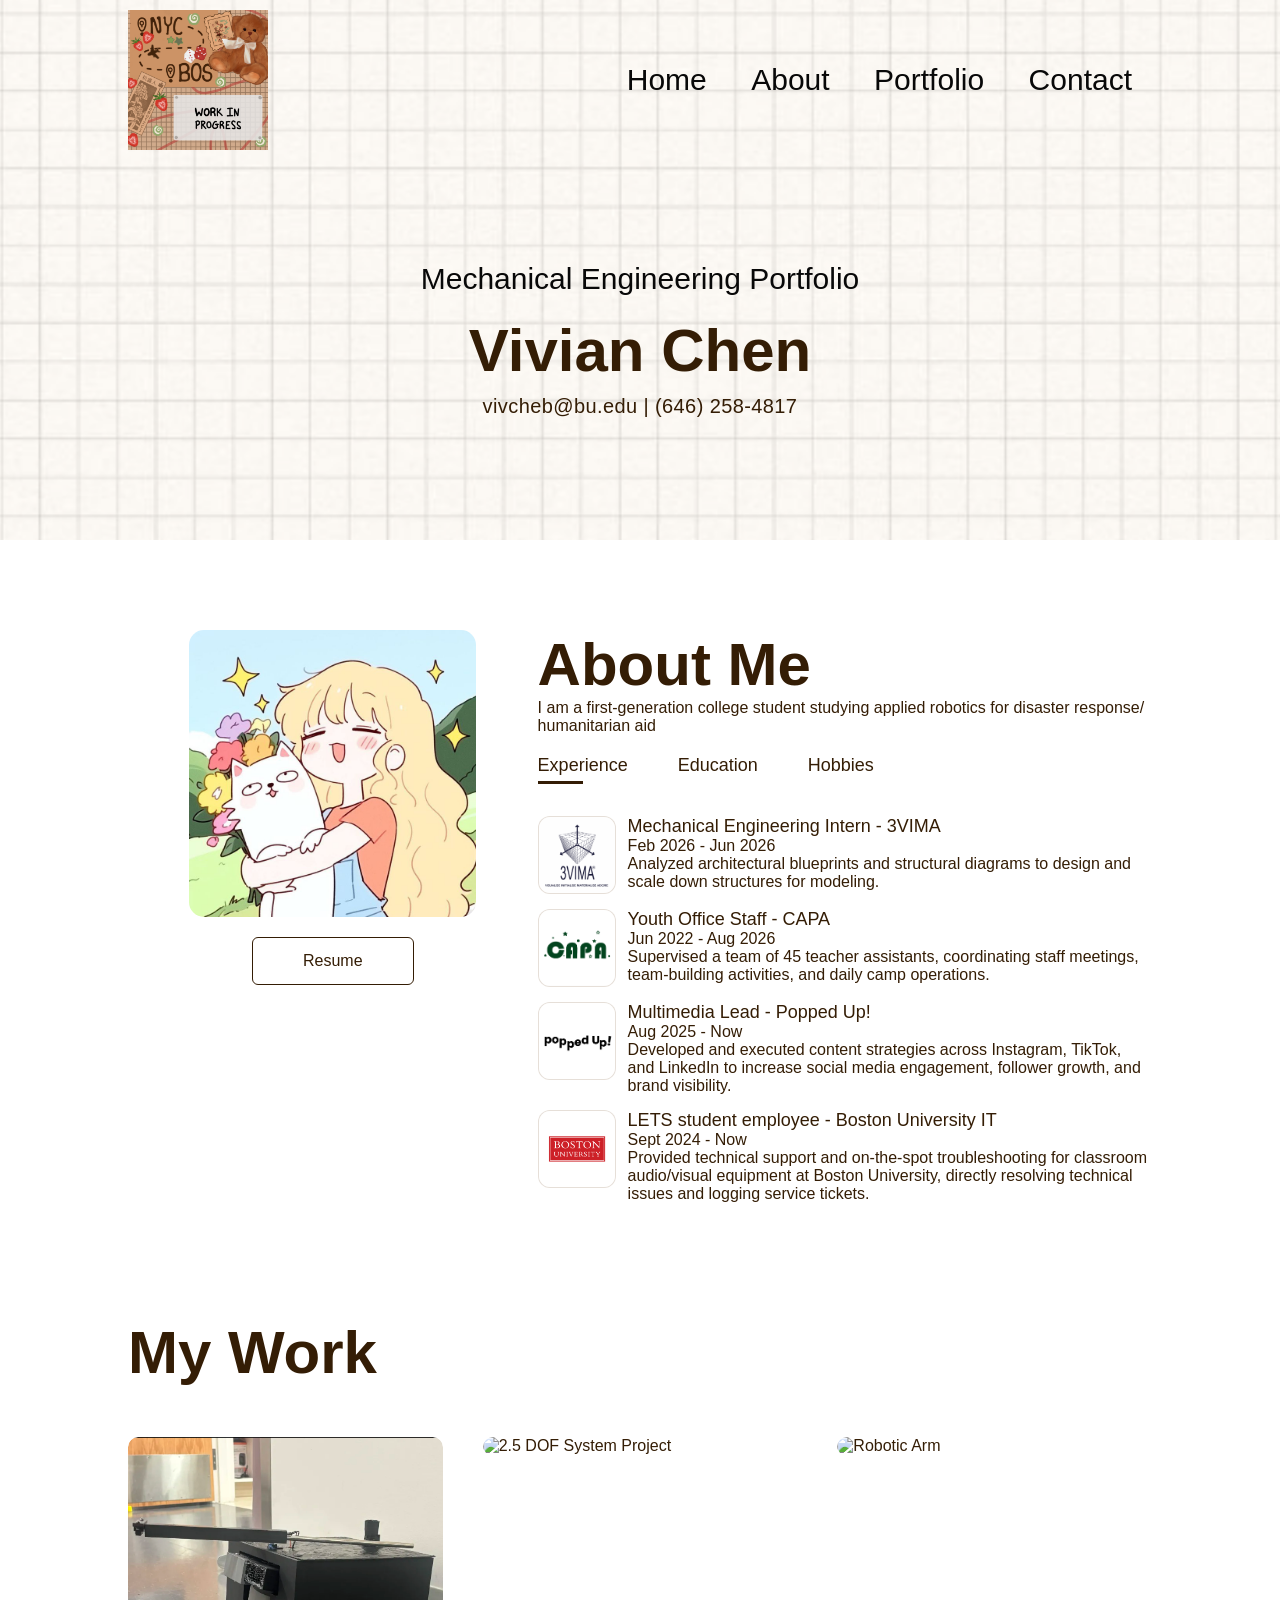
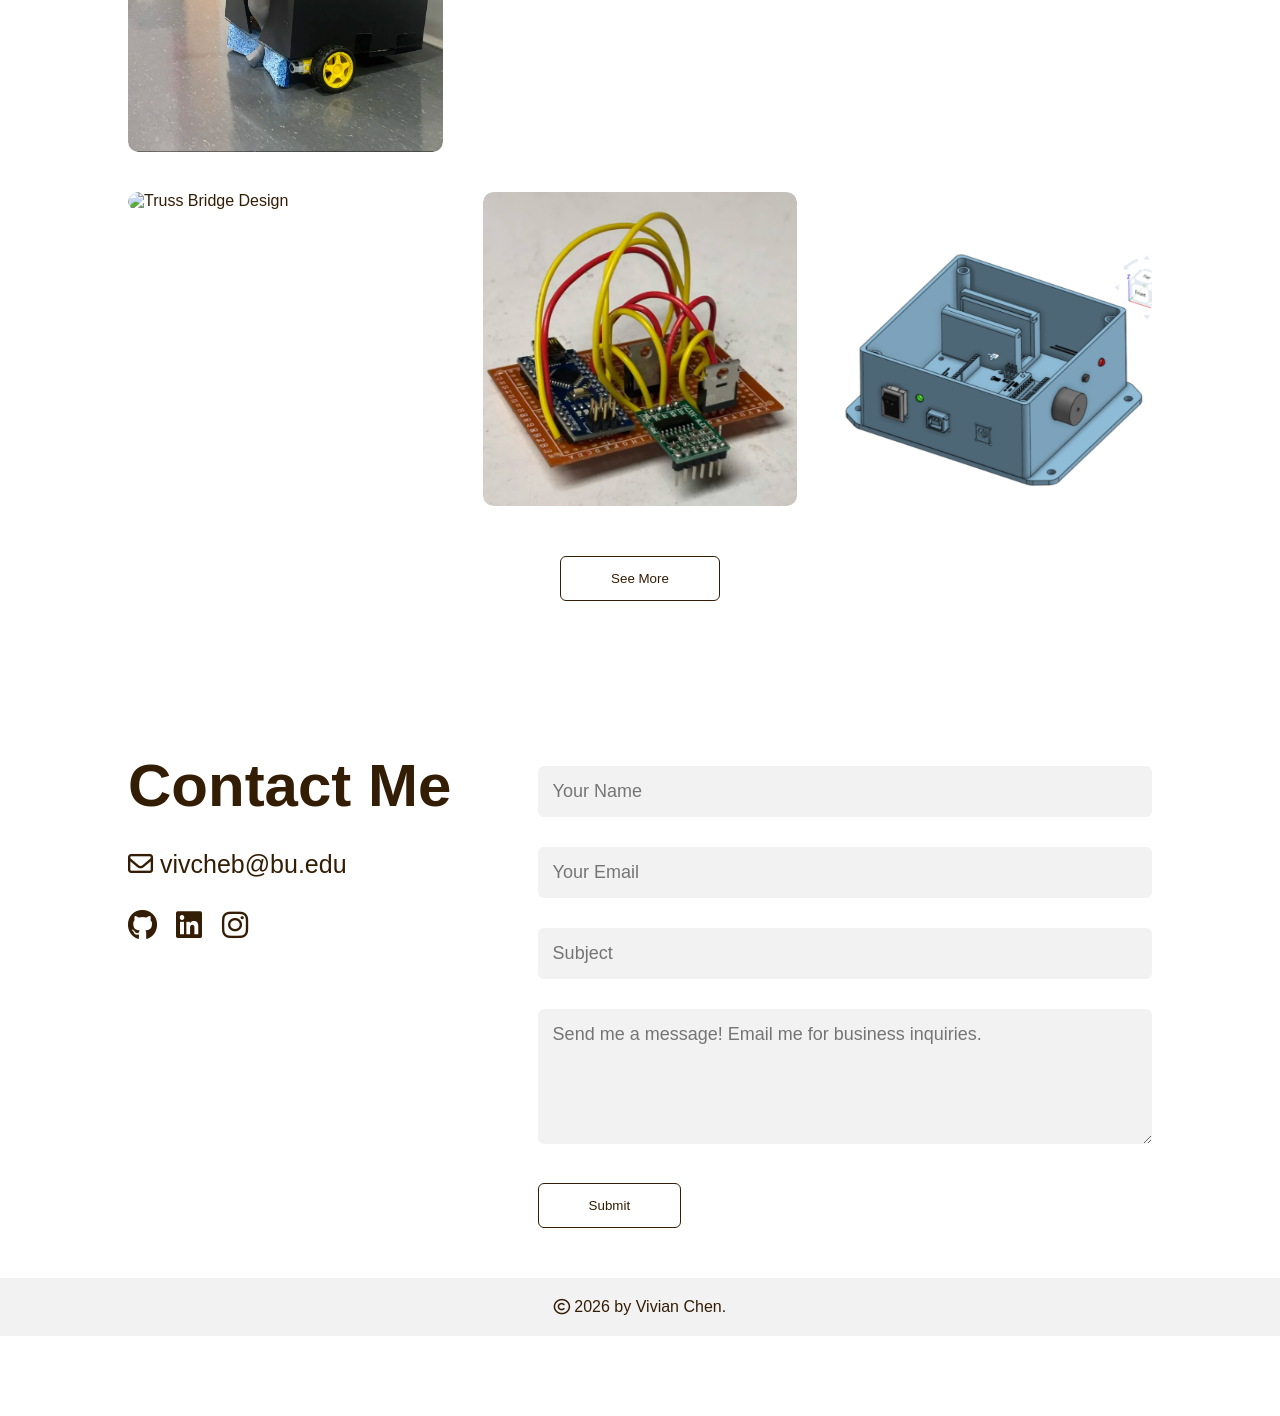
==== commit 9a310450: "Add files via upload" ====
--- a/index.html
+++ b/index.html
@@ -97,7 +97,7 @@
                             <div class="experience-copy">
                                 <span>Boston University & Kilachand Honors College</span>
                                 <br>B.S. Mechanical Engineering and Robotics
-                                <br>Clubs and Societies: Theta Tau, WULT,
+                                <br>Clubs and Societies: Theta Tau, WULT, SASE
                             </div>
                         </div>
                     </li>
@@ -156,31 +156,10 @@
 <div id="portfolio">
     <div class="container">
         <h1 class="sub-title">My Work</h1>
-        <div class="work-list">
-            <div class="work">
-                <img src="images/EK210.png">
-                <div class="layer"> 
-                    <h2>Deskinator</h2>
-                    <p> Built a fully autonomous robot vacuum using CAD, custom fabrication, and Arduino programming, featuring obstacle avoidance and adaptive navigation.</p>
-                </div>
-            </div>
-            <div class="work">
-                <img src="images/EK131.png">
-                <div class="layer"> 
-                    <h2>Temperature Sensor</h2>
-                    <p>Developed a temperature monitoring system using Arduino, capable of measuring and displaying real-time temperature data and triggering alert systems when temperature exceeds present limits.</p>
-                </div>
-            </div>
-            <div class="work">
-                <img src="images/HIP.png">
-                <div class="layer"> 
-                    <h2>Hybrid Introduction Project	</h2>
-                    <p>Developed a rocket nozzle system with an Arduino-controlled circuit using MOSFETs to trigger an EMatch and actuate a solenoid, while capturing real-time load cell data.</p>
-                </div>
-            </div>
-            </div>
-        </div>
+        <div class="work-list" id="projectsList"></div>
         <button type="button" class="btn" id="seeMoreBtn">See More</button>
+        <!---------------class plotter exercise--------------->
+        <div class="work-list" id="classPlotterProject" hidden></div>
     </div>
 </div>
 <!---------------contact--------------->
@@ -241,39 +220,47 @@
     }
 
 </script>
-<!---------------see more projects--------------->
+<!---------------portfolio projects--------------->
 <script>
-    const workList = document.querySelector('.work-list');
+    const workList = document.getElementById('projectsList');
     const seeMoreBtn = document.getElementById('seeMoreBtn');
-    const extraProjects = [
-        {
-            title: 'placeholder',
-            description: 'placeholder',
-            image: 'images/work1.png'
-        },
-        {
-            title: 'placeholder',
-            description: 'placeholder',
-            image: 'images/work1.png'
-        },
-        {
-            title: 'placeholder',
-            description: 'placeholder',
-            image: 'images/work1.png'
+    const projects = [
+        {
+            title: 'Deskinator',
+            description: 'Built a fully autonomous robot vacuum using CAD, custom fabrication, and Arduino programming, featuring obstacle avoidance and adaptive navigation.',
+            image: 'images/EK210.png'
+        },
+        {
+            title: '2.5 DOF System Project',
+            description: 'This 2.5 degree-of-freedom project involves designing and building a slider in the X-Y plane that causes an end effector to roll, pitch, yaw and move in the Z direction.',
+            image: 'images/ME360_2.png'
+        },
+        {
+            title: 'Robotic Arm',
+            description: 'This 3-degree-of-freedom robotic arm features Wi-Fi connectivity and MQTT integration, enabling full remote control outside the standard Arduino serial interface.',
+            image: 'images/robot_arm.png'
+        },
+        {
+            title: 'Truss Bridge Design',
+            description: 'Designed and analyzed a truss bridge model using CAD software, optimizing for load distribution. Used MATLAB to simulate stress and strain under various load conditions.',
+            image: 'images/truss.png'
+        },
+        {
+            title: 'Hybrid Introduction Project',
+            description: 'Developed a rocket nozzle system with an Arduino-controlled circuit using MOSFETs to trigger an EMatch and actuate a solenoid, while capturing real-time load cell data.',
+            image: 'images/HIP.png'
+        },
+        {
+            title: 'Temperature Sensor',
+            description: 'Developed a temperature monitoring system using Arduino, capable of measuring and displaying real-time temperature data and triggering alert systems when temperature exceeds present limits.',
+            image: 'images/EK131.png'
         }
     ];
 
-    let expanded = false;
-
-    function renderExtraProjects() {
-        const existingExtraCards = workList.querySelectorAll('.work.extra');
-        existingExtraCards.forEach((card) => card.remove());
-
-        if (!expanded) return;
-
-        extraProjects.forEach((project) => {
+    function renderProjects(projects, container) {
+        projects.forEach((project) => {
             const card = document.createElement('div');
-            card.className = 'work extra';
+            card.className = 'work';
             card.innerHTML = `
                 <img src="${project.image}" alt="${project.title}">
                 <div class="layer">
@@ -281,14 +268,31 @@
                     <p>${project.description}</p>
                 </div>
             `;
-            workList.appendChild(card);
+            container.appendChild(card);
         });
     }
 
+    renderProjects(projects, workList);
+
+    //---------------see more projects---------------
+    const classPlotterProject = {
+        title: 'Class Plotter Exercise',
+        description: 'In class assembly of the first linear stage, which was then used to plot a 2D image using a pen and a stepper motor.',
+        image: 'images/Me360_1.png'
+    };
+    const classPlotterContainer = document.getElementById('classPlotterProject');
+    let classPlotterVisible = false;
+
     seeMoreBtn.addEventListener('click', () => {
-        expanded = !expanded;
-        renderExtraProjects();
-        seeMoreBtn.textContent = expanded ? 'Show Less' : 'See More';
+        classPlotterVisible = !classPlotterVisible;
+        if (classPlotterVisible) {
+            classPlotterContainer.hidden = false;
+            renderProjects([classPlotterProject], classPlotterContainer);
+        } else {
+            classPlotterContainer.hidden = true;
+            classPlotterContainer.replaceChildren();
+        }
+        seeMoreBtn.textContent = classPlotterVisible ? 'Show Less' : 'See More';
     });
 
     const scriptURL = 'https://script.google.com/macros/s/AKfycbyGqhHrN_lOVbW8obEpaPz3LBfiCt01cOZhAOAlzVlQfiuMqOyBrIsYJ3UqMzbWNtKa7A/exec'
--- a/style.css
+++ b/style.css
@@ -381,6 +381,9 @@
     grid-gap: 40px;
     margin-top: 50px;
 }
+#classPlotterProject[hidden]{
+    display: none;
+}
 .work{
     border-radius: 10px;
     position: relative;
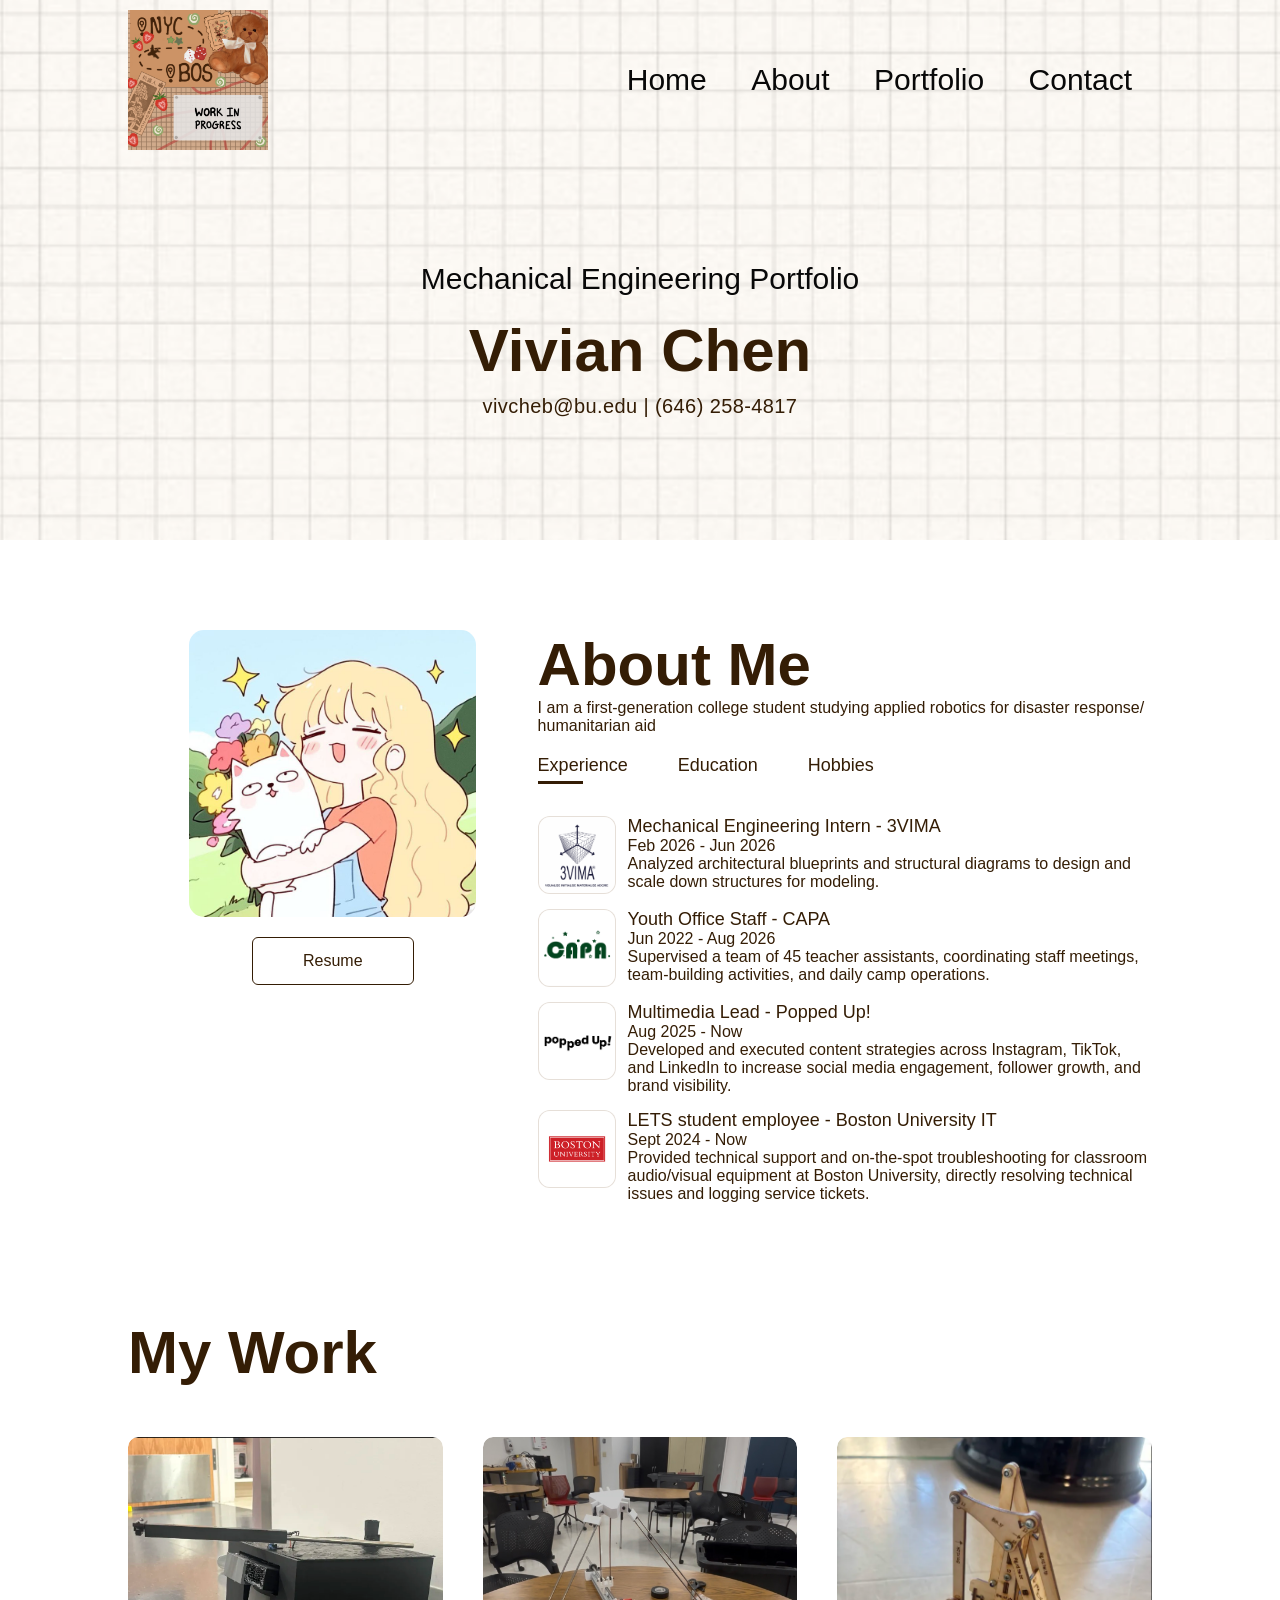
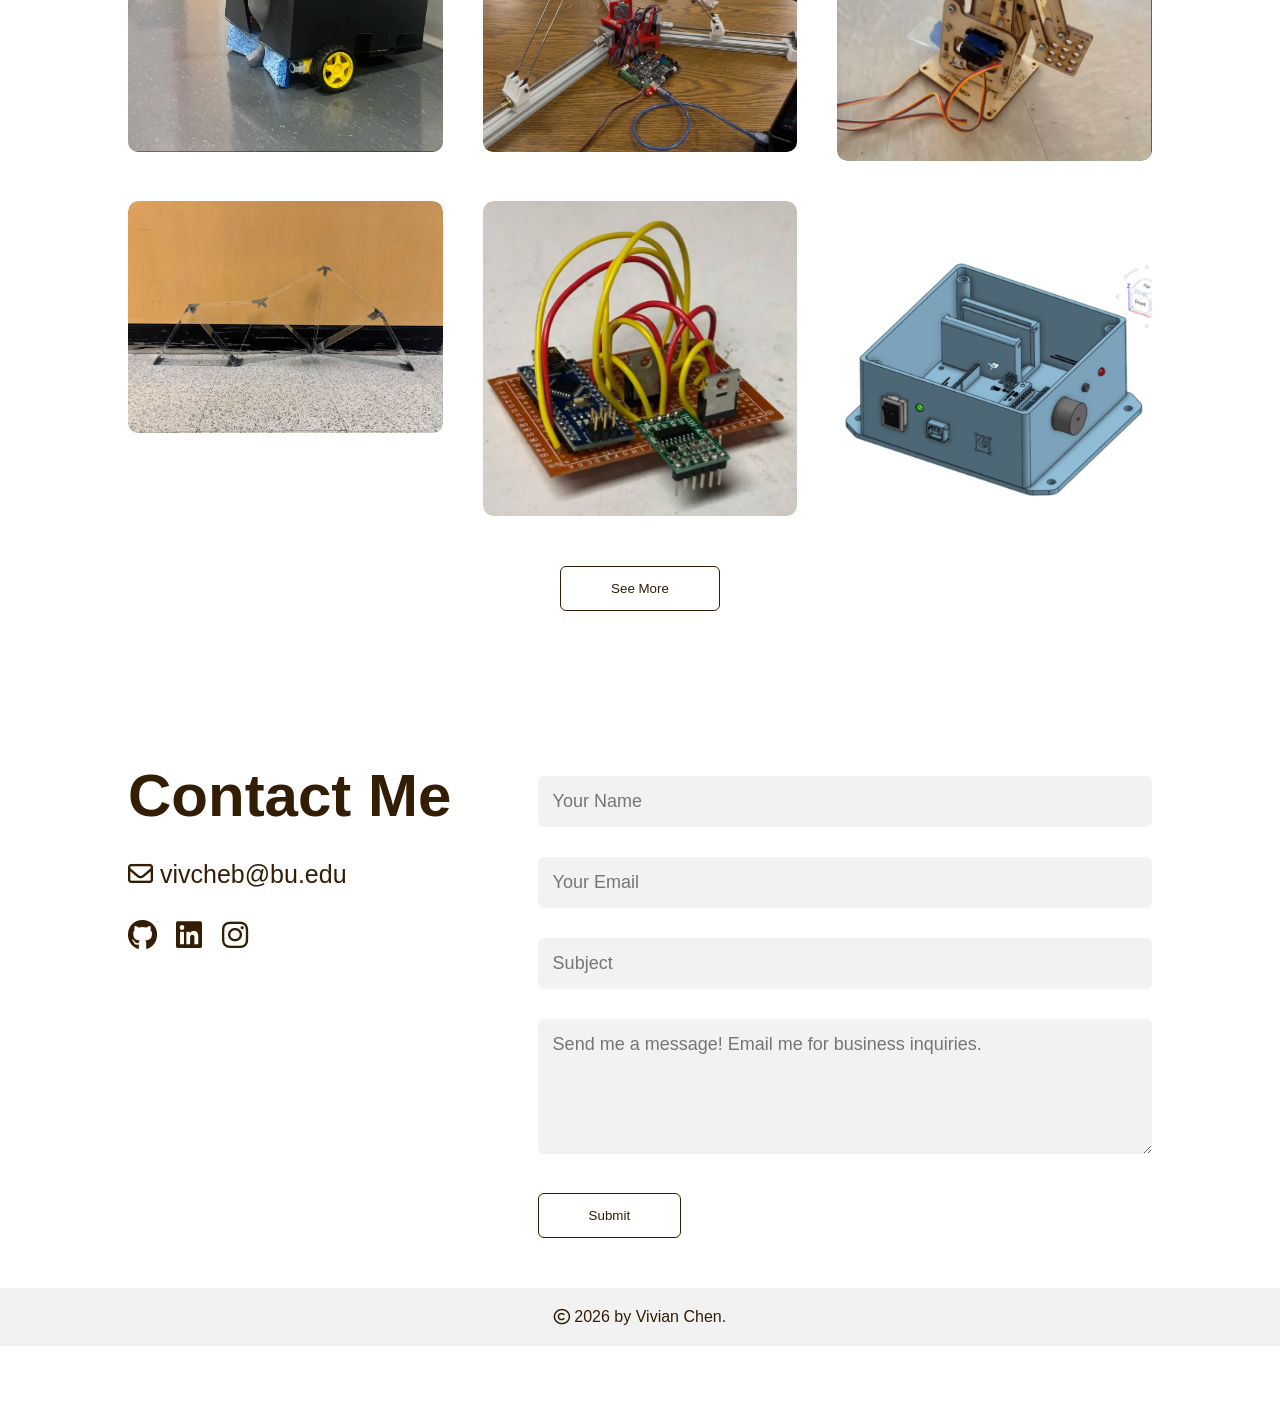
==== commit 67954ff7: "Update index.html" ====
--- a/index.html
+++ b/index.html
@@ -278,7 +278,7 @@
     const classPlotterProject = {
         title: 'Class Plotter Exercise',
         description: 'In class assembly of the first linear stage, which was then used to plot a 2D image using a pen and a stepper motor.',
-        image: 'images/Me360_1.png'
+        image: 'images/ME360_1.png'
     };
     const classPlotterContainer = document.getElementById('classPlotterProject');
     let classPlotterVisible = false;
@@ -307,4 +307,4 @@
     })
 </script>
 </body>
-</html>+</html>
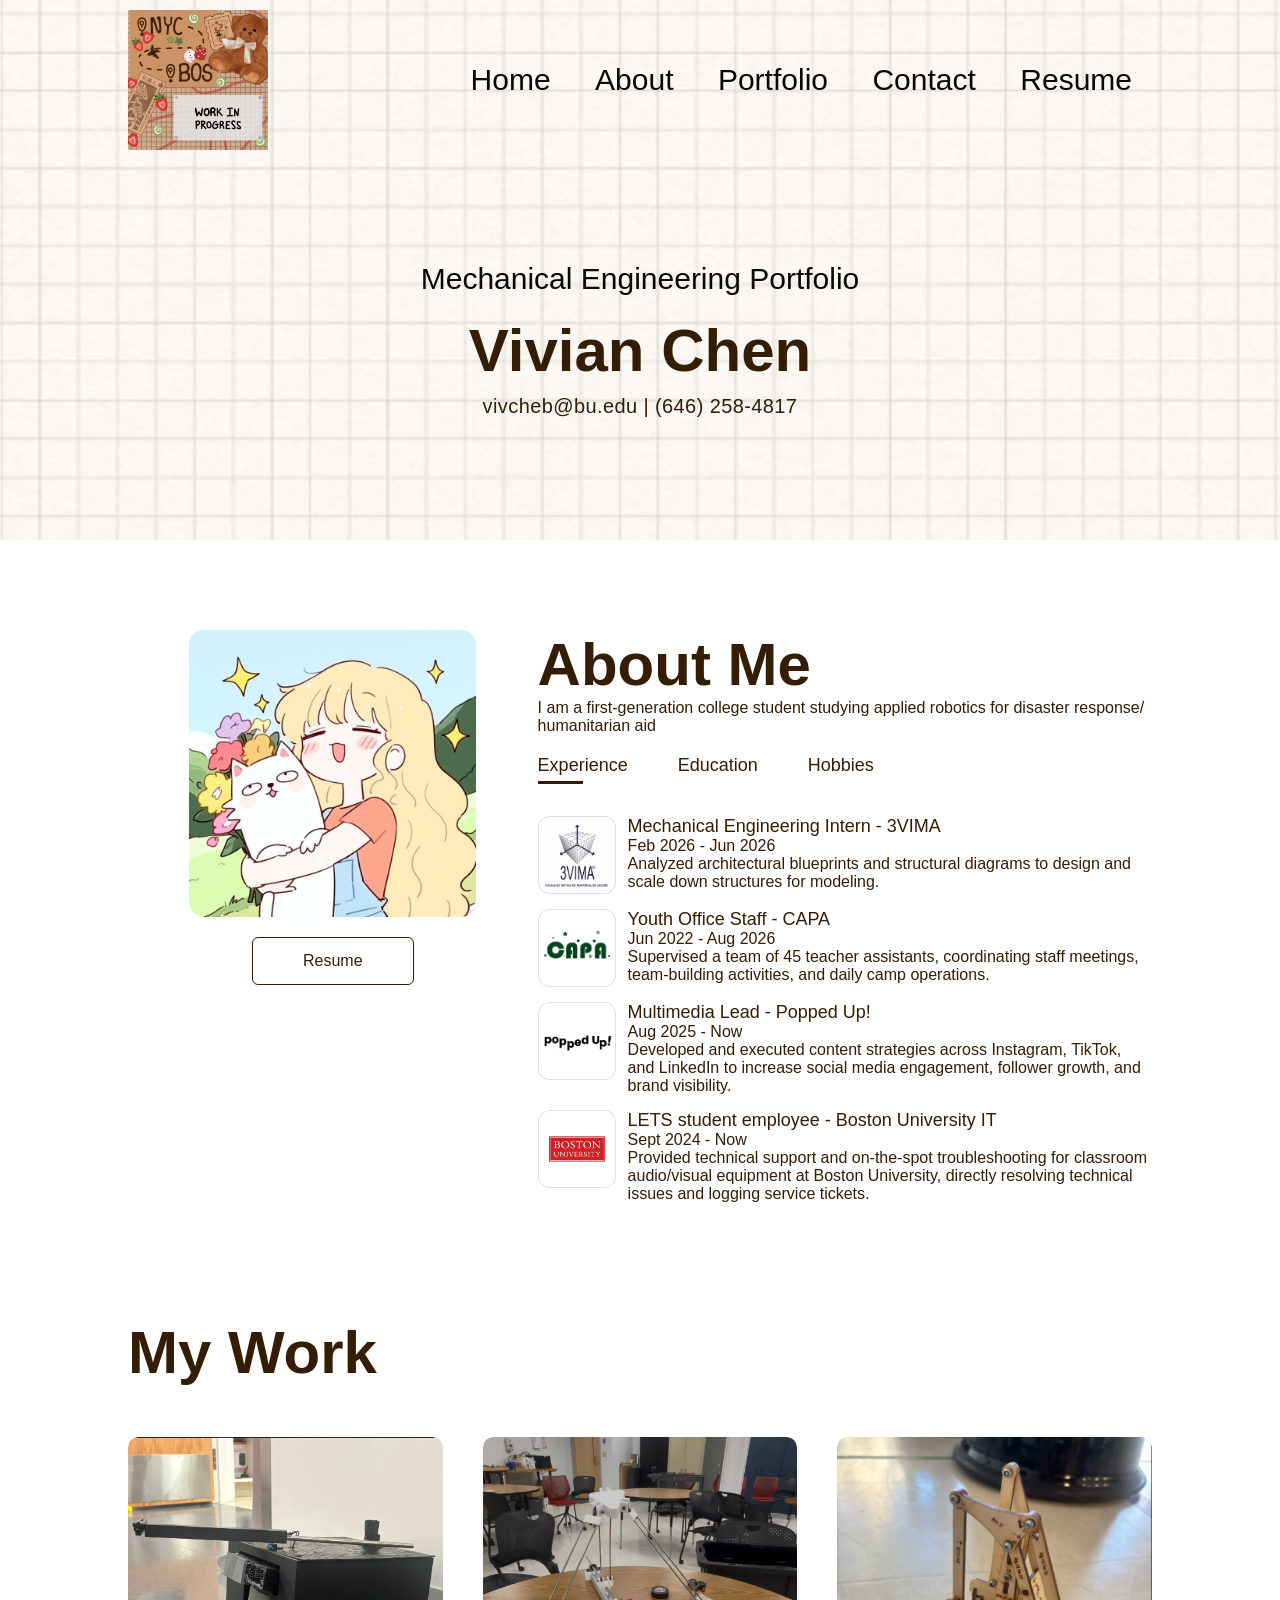
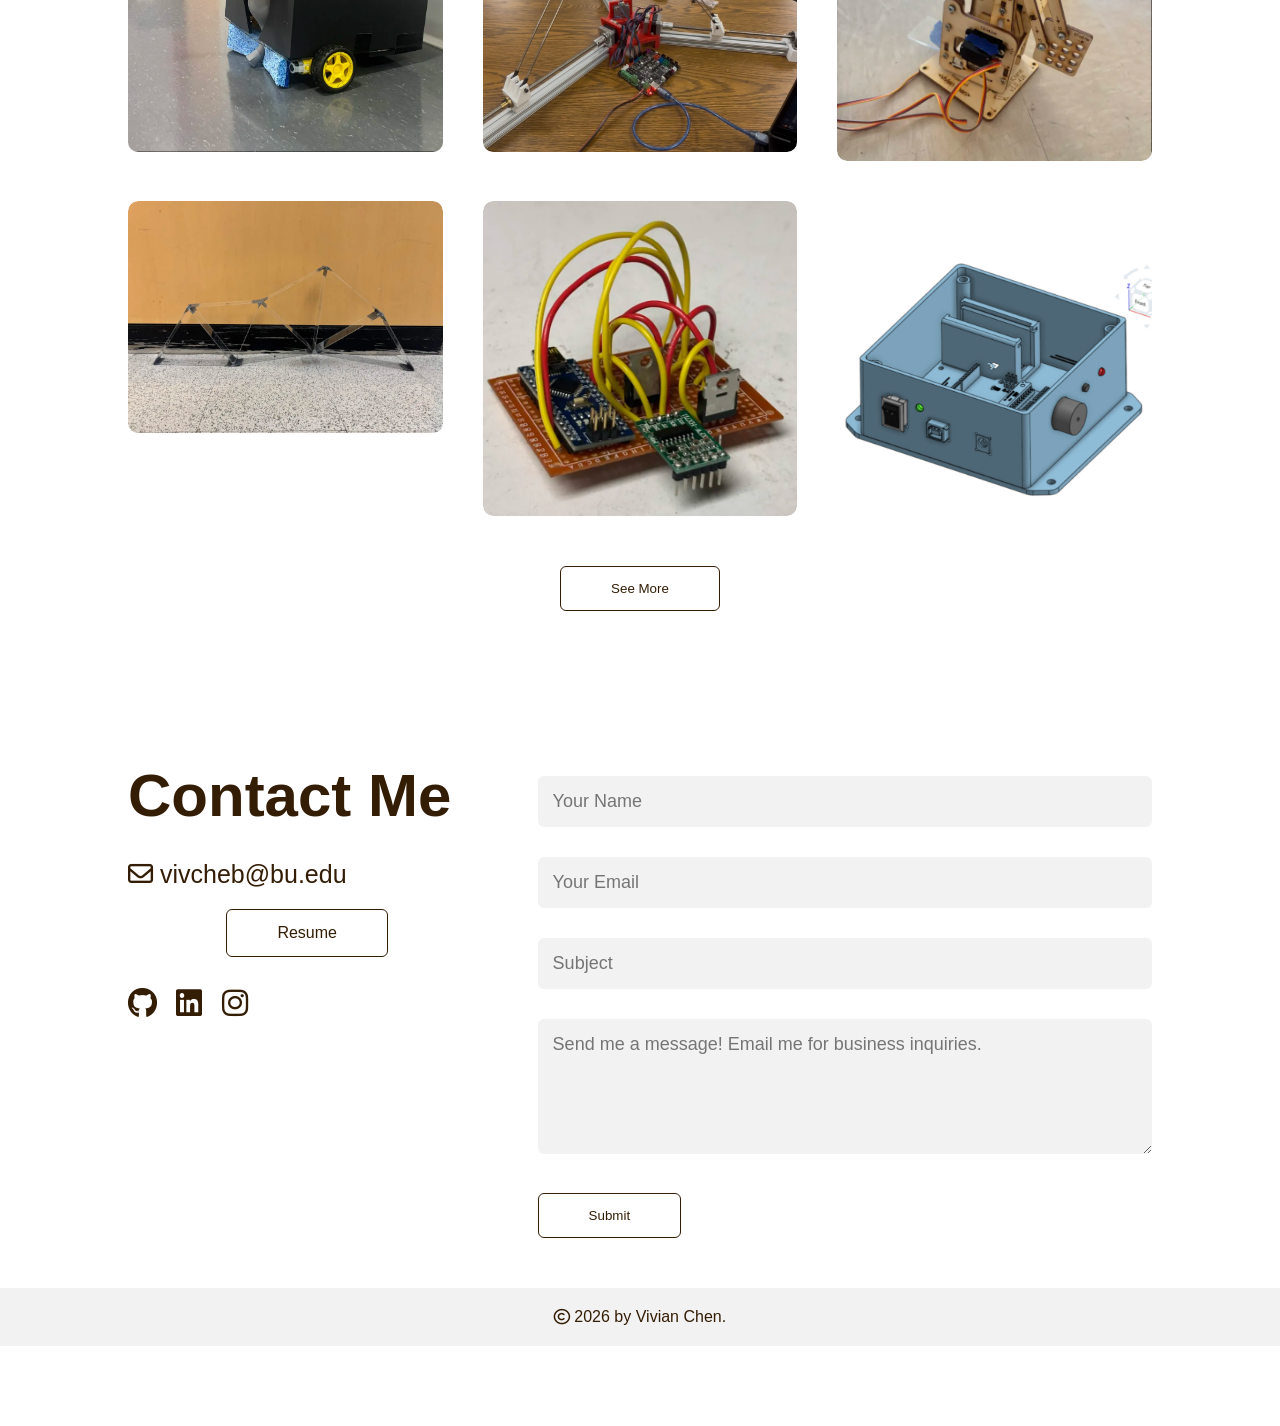
==== commit 0e999a5d: "Add files via upload" ====
--- a/index.html
+++ b/index.html
@@ -18,6 +18,7 @@
                 <li> <a href="#about">About</a></li>
                 <li> <a href="#portfolio">Portfolio</a></li>
                 <li> <a href="#contact">Contact</a></li>
+                <li> <a href="resume.html">Resume</a></li>
                 <i class="fa-solid fa-times" onclick="closemenu()"></i>
             </ul>
             <i class="fa-solid fa-bars" onclick="openmenu()"></i>
@@ -169,6 +170,7 @@
             <div class="contact-left">
                 <h1 class="sub-title">Contact Me</h1>
                 <p><i class="fa-regular fa-envelope"></i> vivcheb@bu.edu</p>
+                <a href="resume.html" class="resume-btn contact-resume-btn">Resume</a>
                 <div class="social-icon">
                     <a href="https://github.com/vivcheb"><i class="fa-brands fa-github"></i></a>
                     <a href="https://www.linkedin.com/in/vivian-chen-50b2661b5/" target="_blank"><i class="fa-brands fa-linkedin"></i></a>
@@ -233,7 +235,8 @@
         {
             title: '2.5 DOF System Project',
             description: 'This 2.5 degree-of-freedom project involves designing and building a slider in the X-Y plane that causes an end effector to roll, pitch, yaw and move in the Z direction.',
-            image: 'images/ME360_2.png'
+            image: 'images/ME360_2.png',
+            href: '2.5%20DOF.html'
         },
         {
             title: 'Robotic Arm',
@@ -259,12 +262,16 @@
 
     function renderProjects(projects, container) {
         projects.forEach((project) => {
-            const card = document.createElement('div');
+            const card = document.createElement(project.href ? 'a' : 'div');
             card.className = 'work';
+            if (project.href) {
+                card.href = project.href;
+                card.setAttribute('aria-label', `View ${project.title} project`);
+            }
             card.innerHTML = `
                 <img src="${project.image}" alt="${project.title}">
                 <div class="layer">
-                    <h2>${project.title}</h2>
+                    <h3>${project.title}</h3>
                     <p>${project.description}</p>
                 </div>
             `;
@@ -307,4 +314,4 @@
     })
 </script>
 </body>
-</html>
+</html>
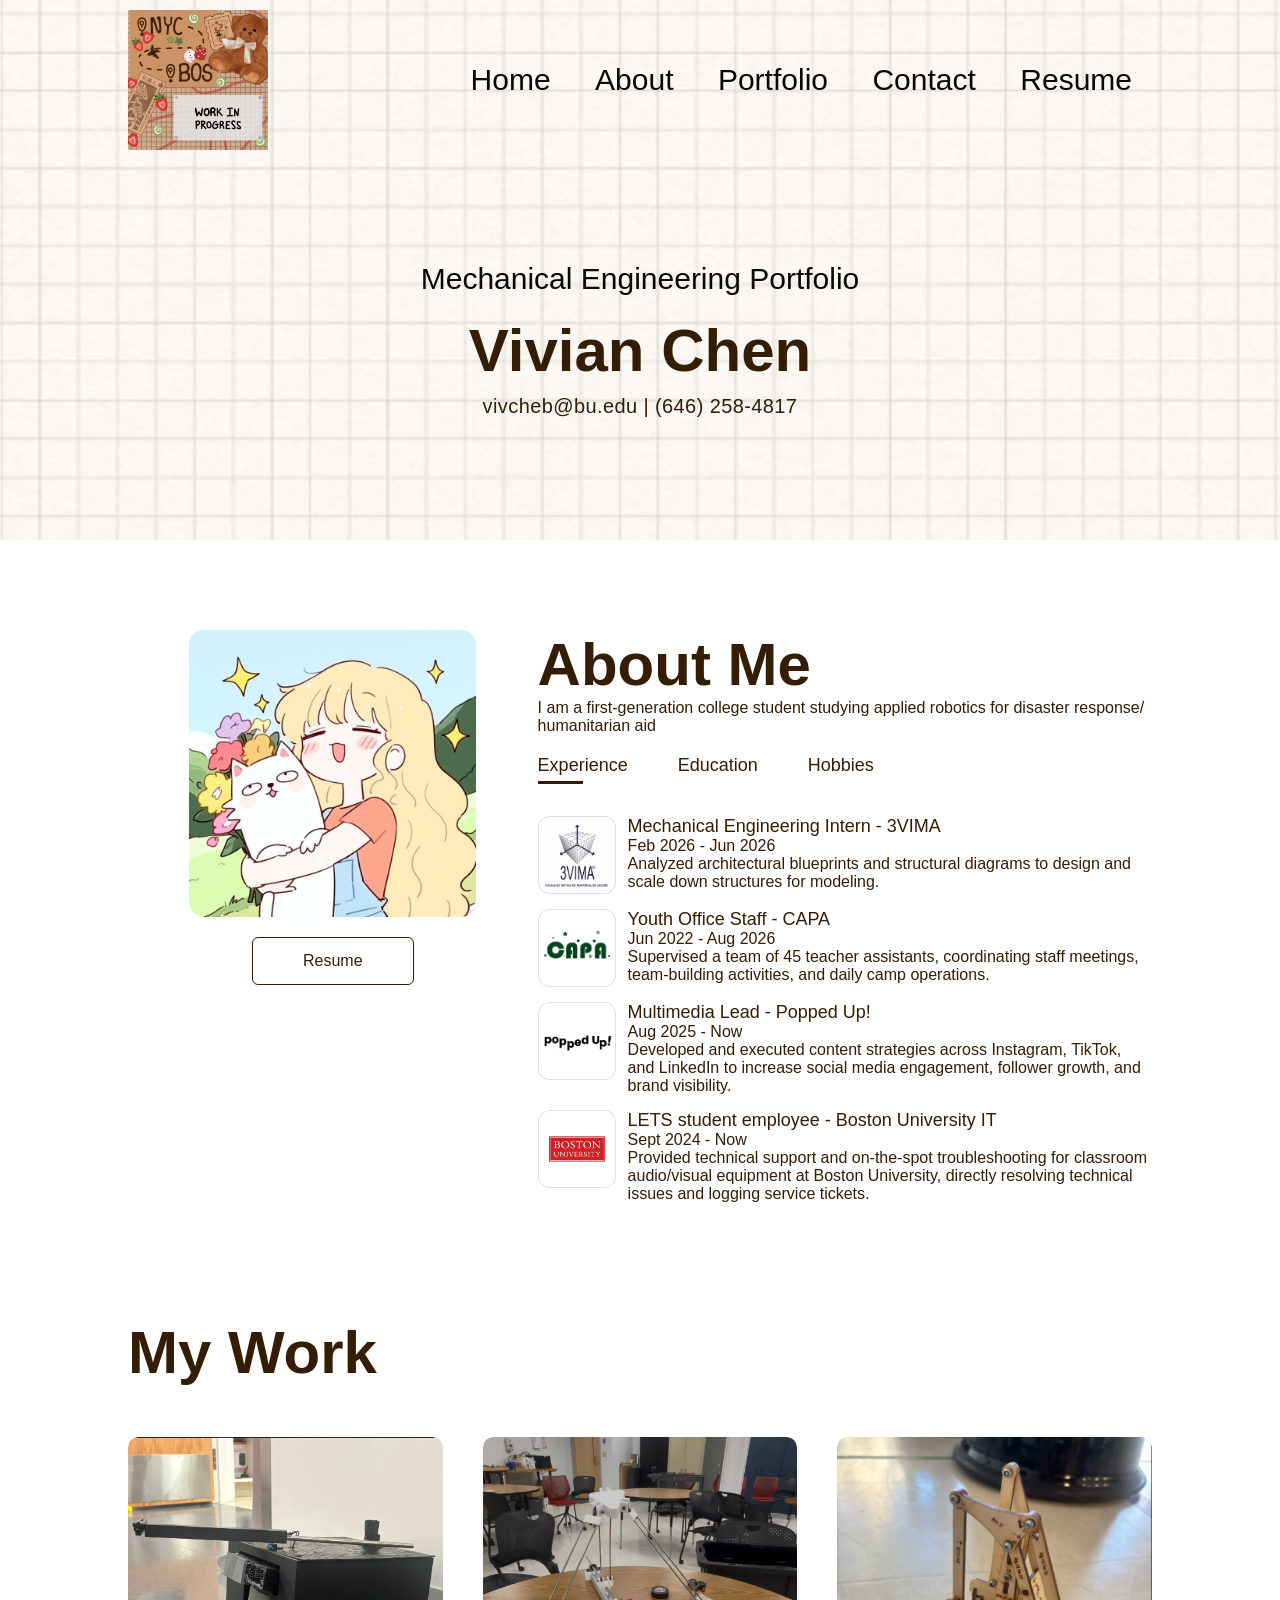
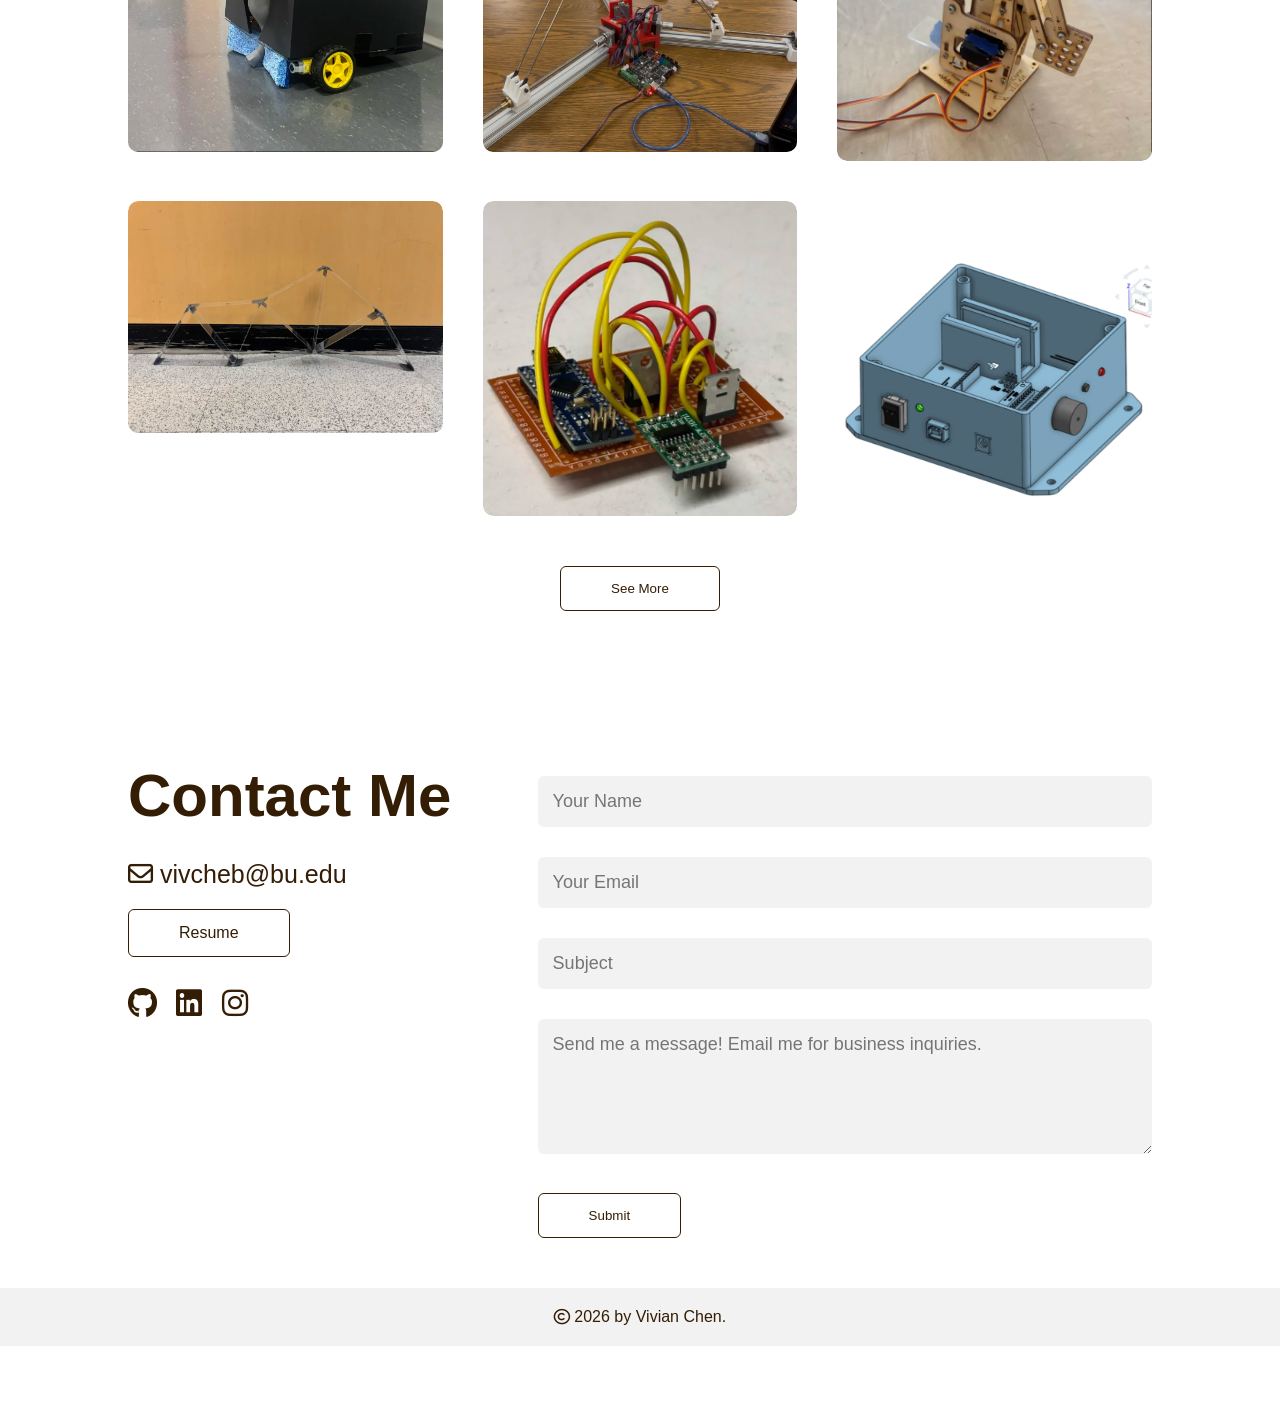
==== commit 175873eb: "Add files via upload" ====
--- a/index.html
+++ b/index.html
@@ -230,23 +230,26 @@
         {
             title: 'Deskinator',
             description: 'Built a fully autonomous robot vacuum using CAD, custom fabrication, and Arduino programming, featuring obstacle avoidance and adaptive navigation.',
-            image: 'images/EK210.png'
+            image: 'images/EK210.png',
+            href: 'projects/Deskinator.html'
         },
         {
             title: '2.5 DOF System Project',
             description: 'This 2.5 degree-of-freedom project involves designing and building a slider in the X-Y plane that causes an end effector to roll, pitch, yaw and move in the Z direction.',
             image: 'images/ME360_2.png',
-            href: '2.5%20DOF.html'
+            href: 'projects/2.5%20DOF.html'
         },
         {
             title: 'Robotic Arm',
             description: 'This 3-degree-of-freedom robotic arm features Wi-Fi connectivity and MQTT integration, enabling full remote control outside the standard Arduino serial interface.',
-            image: 'images/robot_arm.png'
+            image: 'images/robot_arm.png',
+            href: 'projects/ME416_RobotArm.html'
         },
         {
             title: 'Truss Bridge Design',
             description: 'Designed and analyzed a truss bridge model using CAD software, optimizing for load distribution. Used MATLAB to simulate stress and strain under various load conditions.',
-            image: 'images/truss.png'
+            image: 'images/truss.png',
+            href: 'projects/Truss_Bridge_Design.html'
         },
         {
             title: 'Hybrid Introduction Project',
@@ -256,7 +259,8 @@
         {
             title: 'Temperature Sensor',
             description: 'Developed a temperature monitoring system using Arduino, capable of measuring and displaying real-time temperature data and triggering alert systems when temperature exceeds present limits.',
-            image: 'images/EK131.png'
+            image: 'images/EK131.png',
+            href: 'projects/Temperature_Sensor.html'
         }
     ];
 
@@ -285,7 +289,8 @@
     const classPlotterProject = {
         title: 'Class Plotter Exercise',
         description: 'In class assembly of the first linear stage, which was then used to plot a 2D image using a pen and a stepper motor.',
-        image: 'images/ME360_1.png'
+        image: 'images/ME360_1.png',
+        href: 'projects/Class_Plotter_Exercise.html'
     };
     const classPlotterContainer = document.getElementById('classPlotterProject');
     let classPlotterVisible = false;
--- a/style.css
+++ b/style.css
@@ -171,6 +171,9 @@
     background: #341d05;
     color: #fff;
 }
+.contact-resume-btn{
+    margin: 20px 0 0;
+}
 .about-col-2{
     flex-basis: 60%;
 }
@@ -388,6 +391,8 @@
     border-radius: 10px;
     position: relative;
     overflow: hidden;
+    color: inherit;
+    text-decoration: none;
 }
 .work img{
     width: 100%;
@@ -435,6 +440,10 @@
 .work:hover .layer{
     height: 100%;
 }   
+.work:focus-visible{
+    outline: 3px solid #8f6034;
+    outline-offset: 4px;
+}
 .btn{
     display: block;
     margin: 50px auto;
@@ -532,6 +541,242 @@
 }
 .copyright i{
     color: #341d05
+}
+/*---------------2.5 DOF project page---------------*/
+.project-page{
+    background: #fffaf4;
+    color: #341d05;
+}
+.project-page-header{
+    height: 42vh !important;
+    min-height: 300px;
+    background-position: center 45%;
+}
+.project-page-header .container{
+    height: 100%;
+}
+.project-page-header .header-text{
+    margin-top: 0;
+}
+.project-page-header .header-text h1{
+    max-width: 900px;
+}
+.project-content{
+    padding-top: 36px;
+    padding-bottom: 80px;
+}
+.project-back{
+    display: inline-block;
+    margin-bottom: 34px;
+    color: #341d05;
+    font-weight: 600;
+    text-decoration: none;
+}
+.project-back:hover{
+    text-decoration: underline;
+}
+.project-section{
+    scroll-margin-top: 30px;
+    margin-bottom: 86px;
+}
+.project-intro{
+    display: grid;
+    grid-template-columns: minmax(0, 1.05fr) minmax(0, 0.95fr);
+    gap: clamp(28px, 6vw, 76px);
+    align-items: center;
+}
+.project-intro-image{
+    width: 100%;
+    max-height: 520px;
+    object-fit: cover;
+    border-radius: 14px;
+    display: block;
+}
+.project-copy h2,
+.project-section-heading h2{
+    font-size: clamp(30px, 4vw, 48px);
+    margin-bottom: 18px;
+    color: #341d05;
+}
+.project-copy p,
+.project-section-heading p{
+    font-size: 18px;
+    line-height: 1.75;
+}
+.project-section-heading{
+    max-width: 760px;
+    margin-bottom: 30px;
+}
+.project-kicker{
+    display: inline-block;
+    margin-bottom: 10px;
+    color: #8f6034;
+    font-size: 13px;
+    font-weight: 700;
+    letter-spacing: 0.14em;
+    text-transform: uppercase;
+}
+.project-timeline{
+    padding: 42px clamp(20px, 5vw, 60px);
+    border-radius: 16px;
+    background-color: #fffaf4;
+    background-image:
+        linear-gradient(rgba(52, 29, 5, 0.07) 1px, transparent 1px),
+        linear-gradient(90deg, rgba(52, 29, 5, 0.07) 1px, transparent 1px);
+    background-size: 24px 24px;
+}
+.timeline-track{
+    display: flex;
+    align-items: center;
+    gap: 16px;
+}
+.timeline-step{
+    flex: 1;
+    min-height: 90px;
+    display: flex;
+    align-items: center;
+    justify-content: center;
+    padding: 18px 12px;
+    border: 1px solid #c8ae93;
+    border-radius: 10px;
+    background: #fffaf4;
+    color: #341d05;
+    font-size: 18px;
+    font-weight: 700;
+    text-align: center;
+    text-decoration: none;
+    transition: background 0.2s ease, color 0.2s ease, transform 0.2s ease;
+}
+.timeline-arrow{
+    flex: 0 0 auto;
+    color: #8f6034;
+    font-size: 28px;
+    line-height: 1;
+}
+.timeline-step:hover,
+.timeline-step:focus-visible{
+    background: #341d05;
+    color: #fff;
+    transform: translateY(-3px);
+}
+.project-gallery{
+    display: grid;
+    grid-template-columns: repeat(3, minmax(0, 1fr));
+    gap: 20px;
+}
+.project-photo-placeholder,
+.model-viewer-placeholder,
+.code-placeholder{
+    min-height: 230px;
+    display: flex;
+    align-items: center;
+    justify-content: center;
+    padding: 24px;
+    border: 1px dashed #b9a38c;
+    border-radius: 12px;
+    background: #f7f3ee;
+    color: #76583a;
+    text-align: center;
+    line-height: 1.6;
+}
+.project-photo-placeholder span{
+    max-width: 220px;
+}
+.project-model-figure,
+.project-prototype-figure{
+    margin: 0;
+}
+.model-viewer-placeholder{
+    min-height: 480px;
+    background:
+        linear-gradient(rgba(247, 243, 238, 0.82), rgba(247, 243, 238, 0.82)),
+        repeating-linear-gradient(0deg, transparent, transparent 39px, rgba(52, 29, 5, 0.12) 40px),
+        repeating-linear-gradient(90deg, transparent, transparent 39px, rgba(52, 29, 5, 0.12) 40px);
+}
+.project-prototype-image{
+    display: block;
+    width: 100%;
+    max-height: 680px;
+    object-fit: contain;
+    border-radius: 14px;
+    background: #f7f3ee;
+}
+.project-model-figure figcaption,
+.project-prototype-figure figcaption{
+    margin-top: 12px;
+    color: #76583a;
+    font-size: 14px;
+}
+.code-toolbar{
+    display: flex;
+    align-items: center;
+    justify-content: space-between;
+    gap: 16px;
+    padding: 12px 18px;
+    background: #211c17;
+    border: 1px solid #554332;
+    border-bottom: 0;
+    border-radius: 12px 12px 0 0;
+}
+.code-language{
+    color: #d8c4ae;
+    font: 600 13px/1.4 Arial, Helvetica, sans-serif;
+    letter-spacing: 0.04em;
+}
+.copy-code-button{
+    display: inline-flex;
+    align-items: center;
+    gap: 8px;
+    padding: 8px 12px;
+    border: 1px solid #77614a;
+    border-radius: 6px;
+    background: transparent;
+    color: #f1e8dd;
+    font-size: 14px;
+    cursor: pointer;
+    transition: background 0.2s ease, border-color 0.2s ease;
+}
+.copy-code-button:hover,
+.copy-code-button:focus-visible{
+    background: #493a2d;
+    border-color: #b9a38c;
+}
+.code-placeholder{
+    min-height: 320px;
+    justify-content: flex-start;
+    align-items: flex-start;
+    overflow-x: auto;
+    background: #2c241d;
+    border-color: #554332;
+    border-radius: 0 0 12px 12px;
+    color: #eee3d6;
+    text-align: left;
+    margin: 0;
+}
+.code-placeholder code{
+    display: block;
+    min-width: 100%;
+    font: 15px/1.8 Consolas, Monaco, monospace;
+    white-space: pre;
+    color: #f0e6d8;
+}
+.code-keyword{
+    color: #ff9d4d;
+}
+.code-constant{
+    color: #65c7ef;
+}
+.code-function{
+    color: #72d6a0;
+}
+.code-number{
+    color: #f5cc70;
+}
+.code-string{
+    color: #c8a5f5;
+}
+.code-comment{
+    color: #91a88a;
 }
 /*---------------css small screen---------------*/
 nav .fa-solid{
@@ -606,7 +851,53 @@
     .contact-left, .contact-right{
         flex-basis: 100%;
     }
+     .project-page-header{
+         min-height: 260px;
+         height: 38vh !important;
+     }
+     .project-content{
+         padding-top: 24px;
+         padding-bottom: 50px;
+     }
+     .project-section{
+         margin-bottom: 58px;
+     }
+     .project-intro{
+         grid-template-columns: 1fr;
+         gap: 24px;
+     }
+     .project-intro-image{
+         max-height: 360px;
+     }
+     .project-copy p,
+     .project-section-heading p{
+         font-size: 16px;
+     }
+     .project-timeline{
+         padding: 22px 16px;
+     }
+     .timeline-track{
+         flex-direction: column;
+         gap: 10px;
+     }
+     .timeline-step{
+         flex: none;
+         width: 100%;
+         min-height: 68px;
+     }
+     .timeline-arrow{
+         transform: rotate(90deg);
+     }
+     .project-gallery{
+         grid-template-columns: 1fr;
+     }
+     .project-photo-placeholder{
+         min-height: 200px;
+     }
+     .model-viewer-placeholder{
+         min-height: 320px;
+     }
      .copyright{
-        font-size: 14px;
-    }
-}
+         font-size: 14px;
+     }
+}
